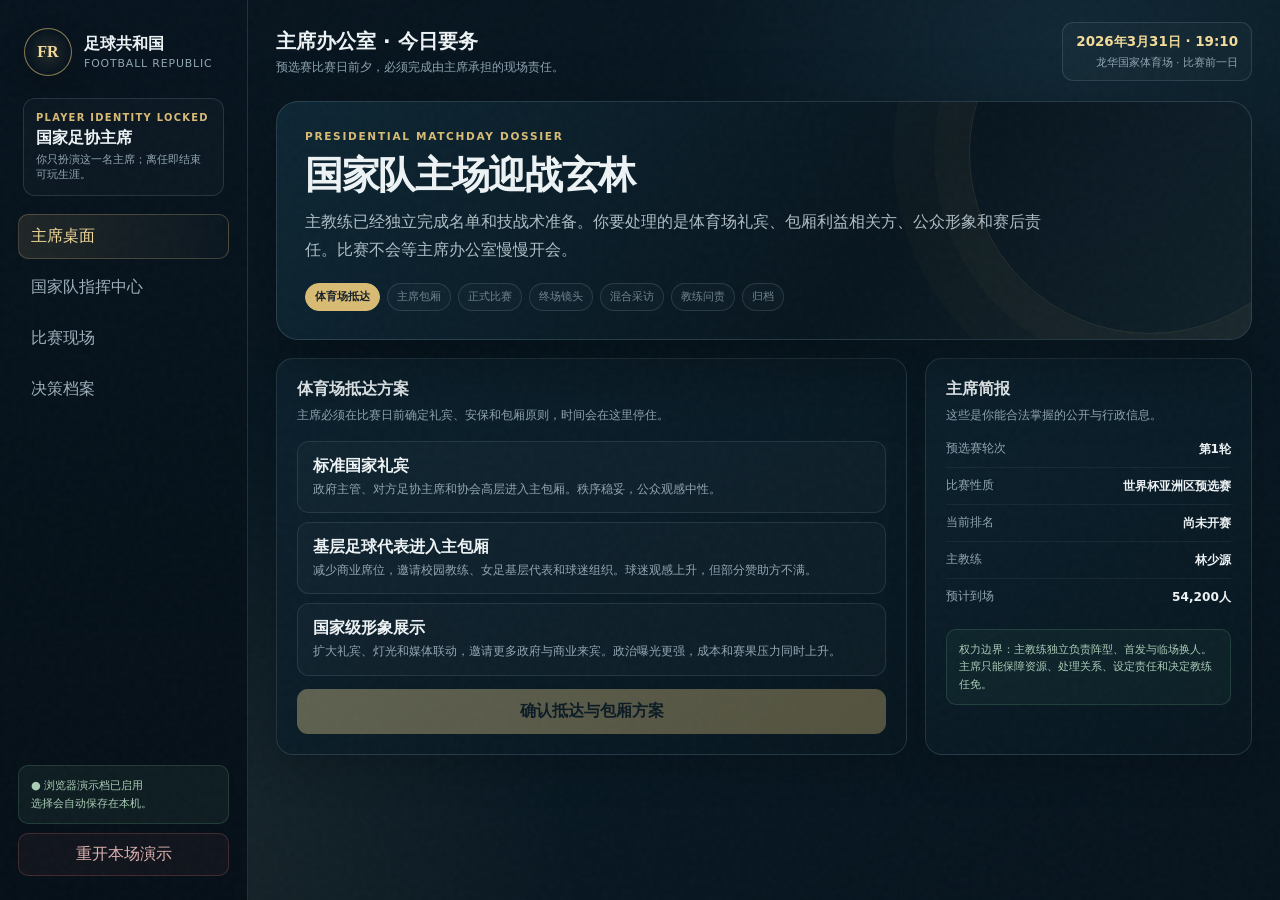
==== progress_site/game/index.html @ ea2c9f4b "feat: add direct browser chairman matchday demo" ====
<!doctype html>
<html lang="zh-CN">
<head>
  <meta charset="utf-8">
  <meta name="viewport" content="width=device-width, initial-scale=1, viewport-fit=cover">
  <meta name="theme-color" content="#07131d">
  <meta name="description" content="Football Republic 足协主席模拟器网页版演示">
  <title>足球共和国 · 主席比赛日</title>
  <style>
    :root {
      color-scheme: dark;
      --ink:#07131d;
      --panel:#0b1d29;
      --panel-2:#102735;
      --line:rgba(171,198,214,.16);
      --gold:#d8bb74;
      --gold-2:#f3db9a;
      --text:#edf3f5;
      --muted:#91a6b3;
      --green:#75c092;
      --red:#d66f68;
      --blue:#78acd0;
      --shadow:0 26px 70px rgba(0,0,0,.34);
    }
    *{box-sizing:border-box}
    html{scroll-behavior:smooth;background:var(--ink)}
    body{
      margin:0;min-height:100vh;color:var(--text);
      font-family:Inter,ui-sans-serif,system-ui,-apple-system,BlinkMacSystemFont,"Segoe UI","PingFang SC","Microsoft YaHei",sans-serif;
      background:
        radial-gradient(circle at 83% 4%,rgba(79,142,171,.13),transparent 28%),
        radial-gradient(circle at 12% 96%,rgba(216,187,116,.08),transparent 30%),
        linear-gradient(145deg,#07131d,#081924 54%,#07131d);
    }
    button,a{font:inherit}
    button{cursor:pointer}
    .grain{position:fixed;inset:0;pointer-events:none;opacity:.24;z-index:20;background-image:url("data:image/svg+xml,%3Csvg viewBox='0 0 180 180' xmlns='http://www.w3.org/2000/svg'%3E%3Cfilter id='n'%3E%3CfeTurbulence type='fractalNoise' baseFrequency='.8' numOctaves='2' stitchTiles='stitch'/%3E%3C/filter%3E%3Crect width='100%25' height='100%25' filter='url(%23n)' opacity='.10'/%3E%3C/svg%3E")}
    .app{display:grid;grid-template-columns:248px minmax(0,1fr);min-height:100vh}
    aside{
      position:sticky;top:0;height:100vh;padding:24px 18px;border-right:1px solid var(--line);
      background:linear-gradient(180deg,rgba(7,20,30,.98),rgba(5,15,23,.96));
      display:flex;flex-direction:column;z-index:8;
    }
    .brand{display:flex;align-items:center;gap:12px;padding:4px 6px 22px}
    .seal{width:48px;height:48px;display:grid;place-items:center;border:1px solid rgba(216,187,116,.62);border-radius:50%;color:var(--gold-2);font-family:Georgia,serif;font-weight:900;background:radial-gradient(circle,rgba(216,187,116,.13),transparent 70%);box-shadow:0 10px 28px rgba(0,0,0,.24)}
    .brand b{display:block;font-size:1rem}.brand small{display:block;margin-top:2px;color:var(--muted);font-size:.68rem;letter-spacing:.08em}
    .identity{margin:0 5px 18px;padding:13px 12px;border:1px solid var(--line);border-radius:12px;background:rgba(255,255,255,.025)}
    .identity .eyebrow{color:var(--gold);font-size:.62rem;letter-spacing:.13em;font-weight:800}
    .identity strong{display:block;margin-top:5px}.identity span{display:block;margin-top:3px;color:var(--muted);font-size:.7rem}
    nav{display:grid;gap:6px}
    .nav-button{width:100%;text-align:left;padding:11px 12px;border:1px solid transparent;border-radius:10px;background:transparent;color:#9db0bc}
    .nav-button:hover{background:rgba(255,255,255,.035);color:var(--text)}
    .nav-button.active{border-color:rgba(216,187,116,.26);background:linear-gradient(90deg,rgba(216,187,116,.12),rgba(255,255,255,.02));color:var(--gold-2)}
    .sidebar-bottom{margin-top:auto}
    .save-badge{padding:11px 12px;border-radius:10px;background:rgba(117,192,146,.075);border:1px solid rgba(117,192,146,.19);color:#a9cdb6;font-size:.7rem;line-height:1.55}
    .reset{width:100%;margin-top:9px;padding:10px;border:1px solid rgba(214,111,104,.24);border-radius:10px;background:rgba(214,111,104,.055);color:#ddb0ad}
    main{min-width:0;padding:22px 28px 50px}
    .topbar{display:flex;justify-content:space-between;gap:18px;align-items:center;margin-bottom:20px}
    .topbar h1{margin:0;font-size:1.25rem}.topbar p{margin:4px 0 0;color:var(--muted);font-size:.76rem}
    .clock{padding:10px 13px;border:1px solid var(--line);border-radius:11px;background:rgba(255,255,255,.025);text-align:right}
    .clock b{display:block;color:var(--gold-2);font-size:.84rem}.clock span{color:var(--muted);font-size:.68rem}
    .scene{display:none}.scene.active{display:block;animation:fade .28s ease}
    @keyframes fade{from{opacity:.35;transform:translateY(4px)}to{opacity:1;transform:none}}
    .hero{
      position:relative;overflow:hidden;padding:28px;border:1px solid rgba(137,174,195,.21);border-radius:22px;
      background:linear-gradient(125deg,rgba(14,39,53,.98),rgba(8,22,31,.98) 62%,rgba(17,34,43,.98));box-shadow:var(--shadow)
    }
    .hero::after{content:"";position:absolute;right:-80px;top:-130px;width:360px;height:360px;border-radius:50%;border:1px solid rgba(216,187,116,.13);box-shadow:0 0 0 35px rgba(216,187,116,.025),0 0 0 76px rgba(216,187,116,.018)}
    .hero-kicker{color:var(--gold);font-size:.66rem;letter-spacing:.16em;font-weight:900}
    .hero h2{position:relative;z-index:1;margin:8px 0 7px;font-size:clamp(1.6rem,3vw,2.75rem);letter-spacing:-.035em}
    .hero p{position:relative;z-index:1;max-width:760px;margin:0;color:#afbec6;line-height:1.72}
    .stage-row{position:relative;z-index:1;display:flex;flex-wrap:wrap;gap:7px;margin-top:20px}
    .stage{padding:6px 9px;border:1px solid var(--line);border-radius:999px;color:#6f8490;font-size:.66rem;background:rgba(255,255,255,.018)}
    .stage.done{color:#9cc4aa;border-color:rgba(117,192,146,.21)}.stage.current{color:#15202a;background:var(--gold);border-color:var(--gold);font-weight:850}
    .grid{display:grid;grid-template-columns:minmax(0,1.45fr) minmax(300px,.75fr);gap:18px;margin-top:18px}
    .panel{padding:20px;border:1px solid var(--line);border-radius:17px;background:linear-gradient(145deg,rgba(13,34,47,.9),rgba(8,22,31,.9));box-shadow:0 16px 38px rgba(0,0,0,.18)}
    .panel h3{margin:0 0 6px;font-size:1rem}.panel-lede{margin:0 0 16px;color:var(--muted);font-size:.76rem;line-height:1.55}
    .choices{display:grid;gap:9px}
    .choice{width:100%;padding:14px 15px;text-align:left;border:1px solid rgba(137,174,195,.16);border-radius:12px;background:rgba(255,255,255,.025);color:var(--text);transition:.18s}
    .choice:hover{transform:translateY(-1px);border-color:rgba(216,187,116,.42);background:rgba(216,187,116,.055)}
    .choice b{display:block;margin-bottom:4px}.choice span{display:block;color:var(--muted);font-size:.72rem;line-height:1.5}
    .choice.selected{border-color:var(--gold);background:rgba(216,187,116,.09)}
    .primary{width:100%;margin-top:13px;padding:12px 14px;border:0;border-radius:11px;color:#13202a;background:linear-gradient(135deg,var(--gold-2),var(--gold));font-weight:900;box-shadow:0 12px 25px rgba(216,187,116,.15)}
    .primary:disabled{cursor:not-allowed;opacity:.36;box-shadow:none}
    .secondary{width:100%;padding:10px 12px;border:1px solid var(--line);border-radius:10px;color:#b8c6ce;background:rgba(255,255,255,.025)}
    .brief-list{display:grid;gap:10px}
    .brief{display:flex;justify-content:space-between;gap:14px;padding-bottom:9px;border-bottom:1px solid rgba(255,255,255,.055)}
    .brief:last-child{border-bottom:0}.brief span{color:var(--muted);font-size:.72rem}.brief b{font-size:.76rem;text-align:right}
    .metrics{display:grid;grid-template-columns:repeat(2,1fr);gap:9px}
    .metric{padding:12px;border:1px solid var(--line);border-radius:11px;background:rgba(255,255,255,.018)}
    .metric span{display:block;color:var(--muted);font-size:.65rem}.metric b{display:block;margin-top:4px;font-size:1.02rem}
    .metric.good b{color:#9bc9ab}.metric.warn b{color:#e4c787}.metric.bad b{color:#df918c}
    .guest-list{display:grid;gap:8px}
    .guest{display:grid;grid-template-columns:38px 1fr;gap:10px;align-items:center;padding:10px;border:1px solid var(--line);border-radius:11px;background:rgba(255,255,255,.02)}
    .guest-avatar{width:38px;height:38px;display:grid;place-items:center;border-radius:10px;color:var(--gold-2);background:linear-gradient(145deg,#214252,#102733);font-family:Georgia,serif;font-weight:900}
    .guest b{display:block;font-size:.77rem}.guest span{color:var(--muted);font-size:.66rem}
    .authority{padding:12px 13px;border:1px solid rgba(120,172,208,.19);border-radius:11px;background:rgba(120,172,208,.055);color:#b5c8d3;font-size:.73rem;line-height:1.6}
    .stadium{
      overflow:hidden;position:relative;min-height:240px;border:1px solid rgba(216,187,116,.21);border-radius:17px;
      background:
        linear-gradient(180deg,rgba(4,13,20,.12),rgba(4,13,20,.85)),
        radial-gradient(ellipse at center 84%,#37755a 0 20%,#163c31 21% 29%,#132a30 30% 45%,#07131d 46%);
      box-shadow:var(--shadow)
    }
    .floodlights{position:absolute;left:8%;right:8%;top:15px;display:flex;justify-content:space-between;color:#dce8ee;text-shadow:0 0 18px #e7f5ff;font-size:1.8rem;opacity:.9}
    .scoreboard{position:relative;z-index:2;width:min(600px,90%);margin:45px auto 0;padding:18px;border:1px solid rgba(216,187,116,.32);border-radius:14px;background:rgba(4,13,20,.78);backdrop-filter:blur(7px);text-align:center}
    .scoreboard small{color:var(--gold);letter-spacing:.12em}.scoreline{display:grid;grid-template-columns:1fr auto 1fr;align-items:center;gap:16px;margin-top:10px}.scoreline strong{font-size:2.3rem}.scoreline b{font-size:.9rem}
    .match-clock{margin-top:5px;color:var(--muted);font-size:.72rem}
    .timeline{display:grid;gap:8px;max-height:390px;overflow:auto;padding-right:3px}
    .event{display:grid;grid-template-columns:52px 1fr;gap:10px;padding:11px;border-left:3px solid rgba(137,174,195,.26);background:rgba(255,255,255,.025);border-radius:0 10px 10px 0}
    .event.goal-home{border-color:var(--green)}.event.goal-away{border-color:var(--red)}.event b{color:var(--gold-2);font-size:.75rem}.event span{color:#b7c4cb;font-size:.73rem;line-height:1.52}
    .empty{padding:18px;text-align:center;border:1px dashed var(--line);border-radius:12px;color:var(--muted);font-size:.75rem}
    .quote{padding:18px;border-left:4px solid var(--gold);background:rgba(216,187,116,.06);border-radius:0 12px 12px 0;font-family:Georgia,"Noto Serif SC",serif;font-size:1.02rem;line-height:1.8}
    .result-banner{text-align:center;padding:22px;border:1px solid rgba(216,187,116,.24);border-radius:15px;background:radial-gradient(circle at 50% 0,rgba(216,187,116,.12),rgba(7,19,29,.85))}
    .result-banner .big{font-size:2.7rem;font-weight:950}.result-banner span{display:block;color:var(--muted);font-size:.73rem}
    .archive{display:grid;gap:9px}.record{padding:12px;border:1px solid var(--line);border-radius:11px;background:rgba(255,255,255,.02)}.record time{color:var(--gold);font-size:.64rem}.record p{margin:5px 0 0;color:#b6c3ca;font-size:.72rem;line-height:1.55}
    .notice{margin-top:14px;padding:11px 12px;border:1px solid rgba(117,192,146,.18);border-radius:10px;background:rgba(117,192,146,.055);color:#aacbb7;font-size:.7rem;line-height:1.55}
    @media(max-width:900px){
      .app{grid-template-columns:1fr}aside{position:relative;height:auto;border-right:0;border-bottom:1px solid var(--line);padding:14px 15px}.brand{padding-bottom:10px}.identity{display:none}nav{display:flex;overflow:auto}.nav-button{width:auto;white-space:nowrap}.sidebar-bottom{display:flex;gap:8px;margin-top:10px}.save-badge{flex:1}.reset{width:auto;margin:0}.grid{grid-template-columns:1fr}main{padding:18px 14px 40px}.topbar{align-items:flex-start}.clock{display:none}
    }
    @media(max-width:560px){.hero{padding:21px 18px}.panel{padding:16px}.scoreline{gap:7px}.scoreline strong{font-size:1.85rem}.metrics{grid-template-columns:1fr 1fr}.topbar h1{font-size:1.05rem}}
  </style>
</head>
<body>
<div class="grain" aria-hidden="true"></div>
<div class="app">
  <aside>
    <div class="brand"><div class="seal">FR</div><div><b>足球共和国</b><small>FOOTBALL REPUBLIC</small></div></div>
    <div class="identity"><div class="eyebrow">PLAYER IDENTITY LOCKED</div><strong>国家足协主席</strong><span>你只扮演这一名主席；离任即结束可玩生涯。</span></div>
    <nav>
      <button class="nav-button active" data-view="office">主席桌面</button>
      <button class="nav-button" data-view="command">国家队指挥中心</button>
      <button class="nav-button" data-view="stadium">比赛现场</button>
      <button class="nav-button" data-view="archive">决策档案</button>
    </nav>
    <div class="sidebar-bottom">
      <div class="save-badge">● 浏览器演示档已启用<br>选择会自动保存在本机。</div>
      <button class="reset" id="resetButton">重开本场演示</button>
    </div>
  </aside>

  <main>
    <header class="topbar">
      <div><h1 id="pageTitle">主席办公室 · 今日要务</h1><p id="pageSubtitle">预选赛比赛日前夕，必须完成由主席承担的现场责任。</p></div>
      <div class="clock"><b>2026年3月31日 · 19:10</b><span>龙华国家体育场 · 比赛前一日</span></div>
    </header>

    <section class="scene active" id="officeScene">
      <div class="hero">
        <div class="hero-kicker">PRESIDENTIAL MATCHDAY DOSSIER</div>
        <h2>国家队主场迎战玄林</h2>
        <p>主教练已经独立完成名单和技战术准备。你要处理的是体育场礼宾、包厢利益相关方、公众形象和赛后责任。比赛不会等主席办公室慢慢开会。</p>
        <div class="stage-row" id="stageRow"></div>
      </div>
      <div class="grid">
        <div class="panel">
          <h3 id="actionTitle">体育场抵达方案</h3>
          <p class="panel-lede" id="actionLede">不同方案会改变现场镜头、来宾结构、财政支出和球迷观感，但不会改变主教练的阵型。</p>
          <div id="actionArea"></div>
        </div>
        <div class="panel">
          <h3>主席简报</h3>
          <p class="panel-lede">这些是你能合法掌握的公开与行政信息。</p>
          <div class="brief-list">
            <div class="brief"><span>预选赛轮次</span><b>第1轮</b></div>
            <div class="brief"><span>比赛性质</span><b>世界杯亚洲区预选赛</b></div>
            <div class="brief"><span>当前排名</span><b>尚未开赛</b></div>
            <div class="brief"><span>主教练</span><b>林少源</b></div>
            <div class="brief"><span>预计到场</span><b>54,200人</b></div>
          </div>
          <div class="notice">权力边界：主教练独立负责阵型、首发与临场换人。主席只能保障资源、处理关系、设定责任和决定教练任免。</div>
        </div>
      </div>
    </section>

    <section class="scene" id="commandScene">
      <div class="hero">
        <div class="hero-kicker">NATIONAL TEAM COMMAND CENTRE</div>
        <h2>技术权力属于教练，组织责任属于主席</h2>
        <p>这里展示名单、医疗、俱乐部征调与主教练关系。演示档不会向你暴露隐藏能力值，也没有“最佳阵型”按钮。</p>
      </div>
      <div class="grid">
        <div class="panel">
          <h3>主教练提交名单</h3><p class="panel-lede">25人名单已锁定。主席可以要求解释，但不能直接替换球员。</p>
          <div class="archive">
            <div class="record"><time>门将 · 3人</time><p>周启航、杜明岳、蒋泽文。医疗组均确认可正常训练。</p></div>
            <div class="record"><time>后卫 · 8人</time><p>两名边后卫存在联赛负荷偏高问题，俱乐部已接受联合医疗复核。</p></div>
            <div class="record"><time>中场 · 8人</time><p>核心组织者邵文恺状态稳定，年轻球员陈修远首次进入正式窗口。</p></div>
            <div class="record"><time>前锋 · 6人</time><p>主力中锋近三场俱乐部赛事出场270分钟，已执行恢复优先方案。</p></div>
          </div>
        </div>
        <div class="panel">
          <h3>公开关系状态</h3><p class="panel-lede">只显示社会可观察的判断，不显示隐藏分数。</p>
          <div class="metrics" id="metricsCommand"></div>
          <div class="authority" style="margin-top:14px"><b>主教练林少源：</b>“我接受主席对资源、纪律和结果的追问，但具体用谁、怎么踢，由教练组承担。”</div>
        </div>
      </div>
    </section>

    <section class="scene" id="stadiumScene">
      <div class="stadium">
        <div class="floodlights"><span>✦</span><span>✦</span><span>✦</span><span>✦</span></div>
        <div class="scoreboard">
          <small>WORLD CUP QUALIFIER · ROUND 1</small>
          <div class="scoreline"><b>龙华国家队</b><strong><span id="homeScore">0</span> — <span id="awayScore">0</span></strong><b>玄林国家队</b></div>
          <div class="match-clock" id="matchClock">等待主席完成体育场礼宾</div>
        </div>
      </div>
      <div class="grid">
        <div class="panel">
          <h3>比赛现场时间线</h3><p class="panel-lede">事件依据本场权威赛果生成。你可以经历比赛，但不能发出战术指令。</p>
          <div class="timeline" id="timeline"><div class="empty">比赛尚未开始。</div></div>
          <button class="primary" id="advanceMatchButton" disabled>推进现场</button>
        </div>
        <div class="panel">
          <h3>主席包厢</h3><p class="panel-lede" id="boxSummary">来宾名单将在你确定抵达方案后形成。</p>
          <div class="guest-list" id="guestList"></div>
          <div class="authority" style="margin-top:14px">包厢里没有战术电话。中场技术简报只供主席了解责任链，不允许越级指挥教练组。</div>
        </div>
      </div>
    </section>

    <section class="scene" id="archiveScene">
      <div class="hero">
        <div class="hero-kicker">PRESIDENTIAL RECORD</div>
        <h2>本场主席决策档案</h2>
        <p>每一个选择都按照发生顺序保存。刷新网页不会抹掉记录；只有主动重开演示才会清空。</p>
      </div>
      <div class="grid">
        <div class="panel"><h3>工作记录</h3><div class="archive" id="archiveList"></div></div>
        <div class="panel"><h3>当前后果</h3><div class="metrics" id="metricsArchive"></div><div class="notice" id="endNotice">本场尚未结束。</div></div>
      </div>
    </section>
  </main>
</div>

<script>
(() => {
  const STORAGE_KEY = "football-republic-browser-demo-v1";
  const defaults = {
    phase: "arrival",
    selected: null,
    arrivalChoice: null,
    eventIndex: 0,
    home: 0,
    away: 0,
    postChoice: null,
    mediaChoice: null,
    reviewChoice: null,
    fanTrust: 58,
    politicalCapital: 61,
    treasury: 48.0,
    coachTrust: 56,
    mediaPressure: 36,
    records: [{time:"3月31日 19:10", text:"国家队比赛日档案送达主席办公室。"}]
  };
  let state = load();

  const stages = [
    ["arrival","体育场抵达"],["box","主席包厢"],["match","正式比赛"],
    ["post","终场镜头"],["mixed","混合采访"],["review","教练问责"],["complete","归档"]
  ];
  const arrivalOptions = {
    formal:{title:"标准国家礼宾",body:"政府主管、对方足协主席和协会高层进入主包厢。秩序稳妥，公众观感中性。",fan:0,politics:2,treasury:-0.8,coach:0,media:-1},
    grassroots:{title:"基层足球代表进入主包厢",body:"减少商业席位，邀请校园教练、女足基层代表和球迷组织。球迷观感上升，但部分赞助方不满。",fan:4,politics:-1,treasury:-0.35,coach:1,media:-2},
    showcase:{title:"国家级形象展示",body:"扩大礼宾、灯光和媒体联动，邀请更多政府与商业来宾。政治曝光更强，成本和赛果压力同时上升。",fan:-1,politics:4,treasury:-2.4,coach:-1,media:5}
  };
  const postOptions = {
    front:{title:"留在包厢前排面对镜头",body:"无论结果如何都不回避现场，向球员和观众致意。",fan:3,politics:1,coach:2,media:-2},
    tunnel:{title:"进入球员通道慰问球队",body:"与主教练和队长短暂交谈，不进入更衣室干预技术复盘。",fan:1,politics:0,coach:4,media:0},
    leave:{title:"从内部通道提前离场",body:"避免情绪化表态，但镜头会将其解释为主席回避责任。",fan:-5,politics:-2,coach:-3,media:6}
  };
  const mediaOptions = {
    responsibility:{title:"协会承担组织责任",body:"“准备、保障和用人机制由足协负责，比赛技术问题由教练组提交复盘。”",fan:3,politics:0,coach:2,media:-3},
    backing:{title:"公开支持主教练",body:"“教练组拥有完整技术权力，我不会因一场比赛越级干预。”",fan:1,politics:-1,coach:5,media:-1},
    pressure:{title:"宣布结果进入硬考核",body:"“国家队必须对结果负责，所有岗位都会进入正式考核。”",fan:0,politics:3,coach:-5,media:4}
  };
  const reviewOptions = {
    retain:{title:"继续信任并公开担责",body:"维持教练组稳定，主席承担选帅与保障责任。",fan:2,politics:-1,coach:5,media:-2},
    technical:{title:"留任并启动独立技术复盘",body:"技术、体能和选人材料进入专项审查，不预设人事结论。",fan:1,politics:1,coach:-1,media:-1},
    dismiss:{title:"解除主教练职务",body:"支付解约与紧急遴选成本，新教练进入过渡窗口。",fan:2,politics:2,coach:-10,media:2,treasury:-2.4}
  };
  const matchEvents = [
    {minute:"04′",text:"玄林右路反击形成单刀，门将周启航出击封堵。主席包厢第一次明显安静下来。",kind:"chance",home:0,away:0},
    {minute:"18′",text:"龙华前场反抢成功，邵文恺禁区弧顶低射破门。全场起立，镜头切向主席包厢。",kind:"goal-home",home:1,away:0},
    {minute:"34′",text:"玄林连续获得定位球。技术总监仅报告防守压力，没有向主席请求战术意见。",kind:"chance",home:1,away:0},
    {minute:"45+2′",text:"上半场结束。龙华1—0领先，预期进球0.72—0.58。教练组独立返回更衣室。",kind:"half",home:1,away:0},
    {minute:"58′",text:"玄林利用第二落点扳平比分。包厢来宾开始讨论赛前公开目标，媒体席明显躁动。",kind:"goal-away",home:1,away:1},
    {minute:"71′",text:"龙华主教练完成换人调整。主席只收到人员变化简报，没有任何干预按钮。",kind:"chance",home:1,away:1},
    {minute:"83′",text:"替补前锋陈修远前点抢射得分，龙华再次领先。球迷看台爆发持续欢呼。",kind:"goal-home",home:2,away:1},
    {minute:"90+5′",text:"终场哨响：龙华2—1玄林。官方预期进球1.63—1.18，到场54,286人。",kind:"full",home:2,away:1}
  ];

  function load(){
    try{return {...defaults,...JSON.parse(localStorage.getItem(STORAGE_KEY)||"{}")};}
    catch{return structuredClone(defaults);}
  }
  function save(){localStorage.setItem(STORAGE_KEY,JSON.stringify(state));renderAll();}
  function record(text){state.records.push({time:timeLabel(),text});}
  function timeLabel(){
    const labels={arrival:"3月31日 19:10",box:"3月31日 19:30",match:"4月1日 比赛中",post:"4月1日 21:52",mixed:"4月1日 22:05",review:"4月1日 23:10",complete:"4月2日 00:05"};
    return labels[state.phase]||"比赛窗口";
  }
  function apply(delta){
    state.fanTrust=Math.max(0,Math.min(100,state.fanTrust+(delta.fan||0)));
    state.politicalCapital=Math.max(0,Math.min(100,state.politicalCapital+(delta.politics||0)));
    state.treasury=Math.max(0,state.treasury+(delta.treasury||0));
    state.coachTrust=Math.max(0,Math.min(100,state.coachTrust+(delta.coach||0)));
    state.mediaPressure=Math.max(0,Math.min(100,state.mediaPressure+(delta.media||0)));
  }
  function metricLabel(value){return value>=65?"稳固":value>=45?"尚可":"承压";}
  function pressureLabel(value){return value>=65?"舆论高压":value>=42?"持续关注":"压力有限";}
  function renderMetrics(target){
    target.innerHTML = `
      <div class="metric ${state.fanTrust>=60?"good":state.fanTrust<45?"bad":"warn"}"><span>球迷信任</span><b>${metricLabel(state.fanTrust)}</b></div>
      <div class="metric ${state.politicalCapital>=60?"good":state.politicalCapital<45?"bad":"warn"}"><span>政治资本</span><b>${metricLabel(state.politicalCapital)}</b></div>
      <div class="metric"><span>足协可用资金</span><b>¥${state.treasury.toFixed(2)}M</b></div>
      <div class="metric ${state.coachTrust>=60?"good":state.coachTrust<45?"bad":"warn"}"><span>主教练关系</span><b>${metricLabel(state.coachTrust)}</b></div>
      <div class="metric ${state.mediaPressure>=65?"bad":state.mediaPressure>=42?"warn":"good"}"><span>媒体压力</span><b>${pressureLabel(state.mediaPressure)}</b></div>`;
  }
  function currentStageIndex(){return stages.findIndex(([id])=>id===state.phase);}
  function renderStages(){
    const index=currentStageIndex();
    document.querySelector("#stageRow").innerHTML=stages.map(([id,label],i)=>`<span class="stage ${i<index?"done":i===index?"current":""}">${label}</span>`).join("");
  }
  function choiceButtons(options, selected){
    return `<div class="choices">${Object.entries(options).map(([key,opt])=>`<button class="choice ${selected===key?"selected":""}" data-choice="${key}"><b>${opt.title}</b><span>${opt.body}</span></button>`).join("")}</div>`;
  }
  function renderAction(){
    const area=document.querySelector("#actionArea");
    const title=document.querySelector("#actionTitle");
    const lede=document.querySelector("#actionLede");
    if(state.phase==="arrival"){
      title.textContent="体育场抵达方案";lede.textContent="主席必须在比赛日前确定礼宾、安保和包厢原则，时间会在这里停住。";
      area.innerHTML=choiceButtons(arrivalOptions,state.selected)+`<button class="primary" id="confirmAction" ${state.selected?"":"disabled"}>确认抵达与包厢方案</button>`;
    }else if(state.phase==="box"){
      title.textContent="主席包厢已经形成";lede.textContent="来宾带着自己的利益和镜头进入现场。主席可以查看包厢后进入比赛。";
      area.innerHTML=`<div class="quote">“主席先生，所有来宾已入席。技术团队不会从包厢接收临场指令。”</div><button class="primary" id="confirmAction">前往比赛现场</button>`;
    }else if(state.phase==="post"){
      title.textContent="终场镜头";lede.textContent="比赛结束后，主席的第一个动作会先于任何正式文件成为新闻。";
      area.innerHTML=choiceButtons(postOptions,state.selected)+`<button class="primary" id="confirmAction" ${state.selected?"":"disabled"}>确认终场行动</button>`;
    }else if(state.phase==="mixed"){
      title.textContent="混合采访区第一口径";lede.textContent="这句话会成为随后问责会议的政治背景，不能在看完舆情后撤回。";
      area.innerHTML=choiceButtons(mediaOptions,state.selected)+`<button class="primary" id="confirmAction" ${state.selected?"":"disabled"}>发布现场口径</button>`;
    }else if(state.phase==="review"){
      title.textContent="赛后教练问责";lede.textContent="正式比分和现场行为已经进入档案，现在决定主教练去留。";
      area.innerHTML=choiceButtons(reviewOptions,state.selected)+`<button class="primary" id="confirmAction" ${state.selected?"":"disabled"}>签署赛后处理决定</button>`;
    }else if(state.phase==="complete"){
      title.textContent="本场窗口已经归档";lede.textContent="所有选择已保存为本机演示档。";
      area.innerHTML=`<div class="result-banner"><span>世界杯预选赛第1轮</span><div class="big">龙华 2—1 玄林</div><span>主席现场责任与教练问责已经完成</span></div><button class="secondary" id="openArchive" style="margin-top:12px">查看完整决策档案</button>`;
    }else{
      title.textContent="正式比赛进行中";lede.textContent="请切换到“比赛现场”，按时间线经历本场比赛。";
      area.innerHTML=`<div class="authority">主席只能观察比赛、接收公开简报和面对包厢来宾。阵型、首发、换人以及更衣室讲话均由主教练负责。</div><button class="primary" id="openStadium">打开比赛现场</button>`;
    }
    area.querySelectorAll("[data-choice]").forEach(btn=>btn.addEventListener("click",()=>{state.selected=btn.dataset.choice;renderAll();}));
    const confirm=area.querySelector("#confirmAction");if(confirm)confirm.addEventListener("click",confirmAction);
    const openStadium=area.querySelector("#openStadium");if(openStadium)openStadium.addEventListener("click",()=>switchView("stadium"));
    const openArchive=area.querySelector("#openArchive");if(openArchive)openArchive.addEventListener("click",()=>switchView("archive"));
  }
  function confirmAction(){
    if(state.phase==="arrival"&&state.selected){
      const choice=arrivalOptions[state.selected];state.arrivalChoice=state.selected;apply(choice);record(`主席确定“${choice.title}”作为体育场抵达与包厢方案。`);
      state.phase="box";state.selected=null;save();
    }else if(state.phase==="box"){
      record("主席进入国家体育场主包厢，来宾席位和媒体动线全部锁定。");state.phase="match";state.selected=null;save();switchView("stadium");
    }else if(state.phase==="post"&&state.selected){
      const choice=postOptions[state.selected];state.postChoice=state.selected;apply(choice);record(`终场后，主席选择“${choice.title}”。`);
      state.phase="mixed";state.selected=null;save();
    }else if(state.phase==="mixed"&&state.selected){
      const choice=mediaOptions[state.selected];state.mediaChoice=state.selected;apply(choice);record(`混合采访区第一口径：“${choice.title}”。`);
      state.phase="review";state.selected=null;save();
    }else if(state.phase==="review"&&state.selected){
      const choice=reviewOptions[state.selected];state.reviewChoice=state.selected;apply(choice);record(`主席签署赛后决定：“${choice.title}”。`);
      state.phase="complete";state.selected=null;save();
    }
  }
  function guestData(){
    const common=[
      ["周岑","国家体育总署副署长","关注国家队结果与协会治理"],
      ["朴正元","玄林足协主席","关注客队礼宾与赛后关系"],
      ["秦川","前国家队队长","代表技术传统与退役球员意见"],
      ["曹禹","国家转播平台总监","关注镜头、收视和现场叙事"]
    ];
    const extra={
      formal:[["贺明卓","龙京联合俱乐部董事长","关注国脚征调与职业联盟利益"]],
      grassroots:[["程晓雨","西岭校园足球教练","代表基层教练与青训家庭"],["傅宁","国家队球迷协会代表","关注票务、看台与球迷尊重"]],
      showcase:[["顾文韬","国家战略合作企业总裁","关注赞助权益和国家形象"],["苏世安","大型赛事执行委员会主任","关注礼宾、安保与国际展示"]]
    };
    return common.concat(extra[state.arrivalChoice]||[]);
  }
  function renderGuests(){
    const list=document.querySelector("#guestList");
    if(!state.arrivalChoice){list.innerHTML=`<div class="empty">尚未确定体育场方案。</div>`;return;}
    list.innerHTML=guestData().map(([name,role,interest])=>`<div class="guest"><div class="guest-avatar">${name.slice(0,1)}</div><div><b>${name} · ${role}</b><span>${interest}</span></div></div>`).join("");
    document.querySelector("#boxSummary").textContent=`${guestData().length}名具名来宾已进入包厢。每个人都带着可以影响后续关系的立场。`;
  }
  function renderTimeline(){
    const container=document.querySelector("#timeline");
    if(state.eventIndex===0){container.innerHTML=`<div class="empty">比赛尚未开始。主席完成包厢安排后可以推进现场。</div>`;}
    else container.innerHTML=matchEvents.slice(0,state.eventIndex).map(e=>`<div class="event ${e.kind}"><b>${e.minute}</b><span>${e.text}</span></div>`).join("");
    const last=state.eventIndex?matchEvents[state.eventIndex-1]:null;
    document.querySelector("#homeScore").textContent=last?last.home:state.home;
    document.querySelector("#awayScore").textContent=last?last.away:state.away;
    document.querySelector("#matchClock").textContent=state.phase==="match"?(last?`${last.minute} · 比赛进行中`:"等待开球"):state.phase==="post"||["mixed","review","complete"].includes(state.phase)?"全场结束 · 龙华2—1玄林":"等待主席完成体育场礼宾";
    const btn=document.querySelector("#advanceMatchButton");
    btn.disabled=state.phase!=="match";btn.textContent=state.eventIndex===0?"比赛开球":state.eventIndex<matchEvents.length?"推进到下一现场节点":"比赛已经结束";
  }
  function advanceMatch(){
    if(state.phase!=="match")return;
    if(state.eventIndex<matchEvents.length){
      const event=matchEvents[state.eventIndex];state.eventIndex+=1;state.home=event.home;state.away=event.away;
      if(event.kind==="goal-home")record(`${event.minute} 龙华进球，主席包厢进入全场镜头。`);
      if(event.kind==="goal-away")record(`${event.minute} 玄林扳平，媒体与来宾压力上升。`);
      if(event.kind==="full"){record("终场哨响，权威赛果确认为龙华2—1玄林。");state.phase="post";state.selected=null;switchView("office");}
      save();
    }
  }
  function renderArchive(){
    const list=document.querySelector("#archiveList");
    list.innerHTML=state.records.slice().reverse().map(r=>`<div class="record"><time>${r.time}</time><p>${r.text}</p></div>`).join("");
    renderMetrics(document.querySelector("#metricsArchive"));
    const notice=document.querySelector("#endNotice");
    notice.textContent=state.phase==="complete"?"本场窗口已完成。演示档保存在浏览器本机，可随时重开。":"本场尚未完成，时间会在主席必须负责的节点停止。";
  }
  function renderAll(){
    renderStages();renderAction();renderGuests();renderTimeline();renderArchive();
    renderMetrics(document.querySelector("#metricsCommand"));
  }
  function switchView(view){
    document.querySelectorAll(".nav-button").forEach(b=>b.classList.toggle("active",b.dataset.view===view));
    document.querySelectorAll(".scene").forEach(s=>s.classList.remove("active"));
    const map={office:"officeScene",command:"commandScene",stadium:"stadiumScene",archive:"archiveScene"};
    document.querySelector("#"+map[view]).classList.add("active");
    const titles={
      office:["主席办公室 · 今日要务","预选赛比赛日前夕，必须完成由主席承担的现场责任。"],
      command:["国家队指挥中心","技术团队独立比赛，主席管理制度、资源与责任。"],
      stadium:["国家体育场 · 主席包厢","你可以经历比赛，但不能越级指挥主教练。"],
      archive:["主席决策档案","所有选择按照发生顺序保存在本机。"]
    };
    document.querySelector("#pageTitle").textContent=titles[view][0];
    document.querySelector("#pageSubtitle").textContent=titles[view][1];
  }
  document.querySelectorAll(".nav-button").forEach(btn=>btn.addEventListener("click",()=>switchView(btn.dataset.view)));
  document.querySelector("#advanceMatchButton").addEventListener("click",advanceMatch);
  document.querySelector("#resetButton").addEventListener("click",()=>{
    if(confirm("确定清空本场浏览器演示档并重新开始吗？")){localStorage.removeItem(STORAGE_KEY);state=structuredClone(defaults);save();switchView("office");}
  });
  renderAll();
  if(state.phase==="match")switchView("stadium");
})();
</script>
</body>
</html>
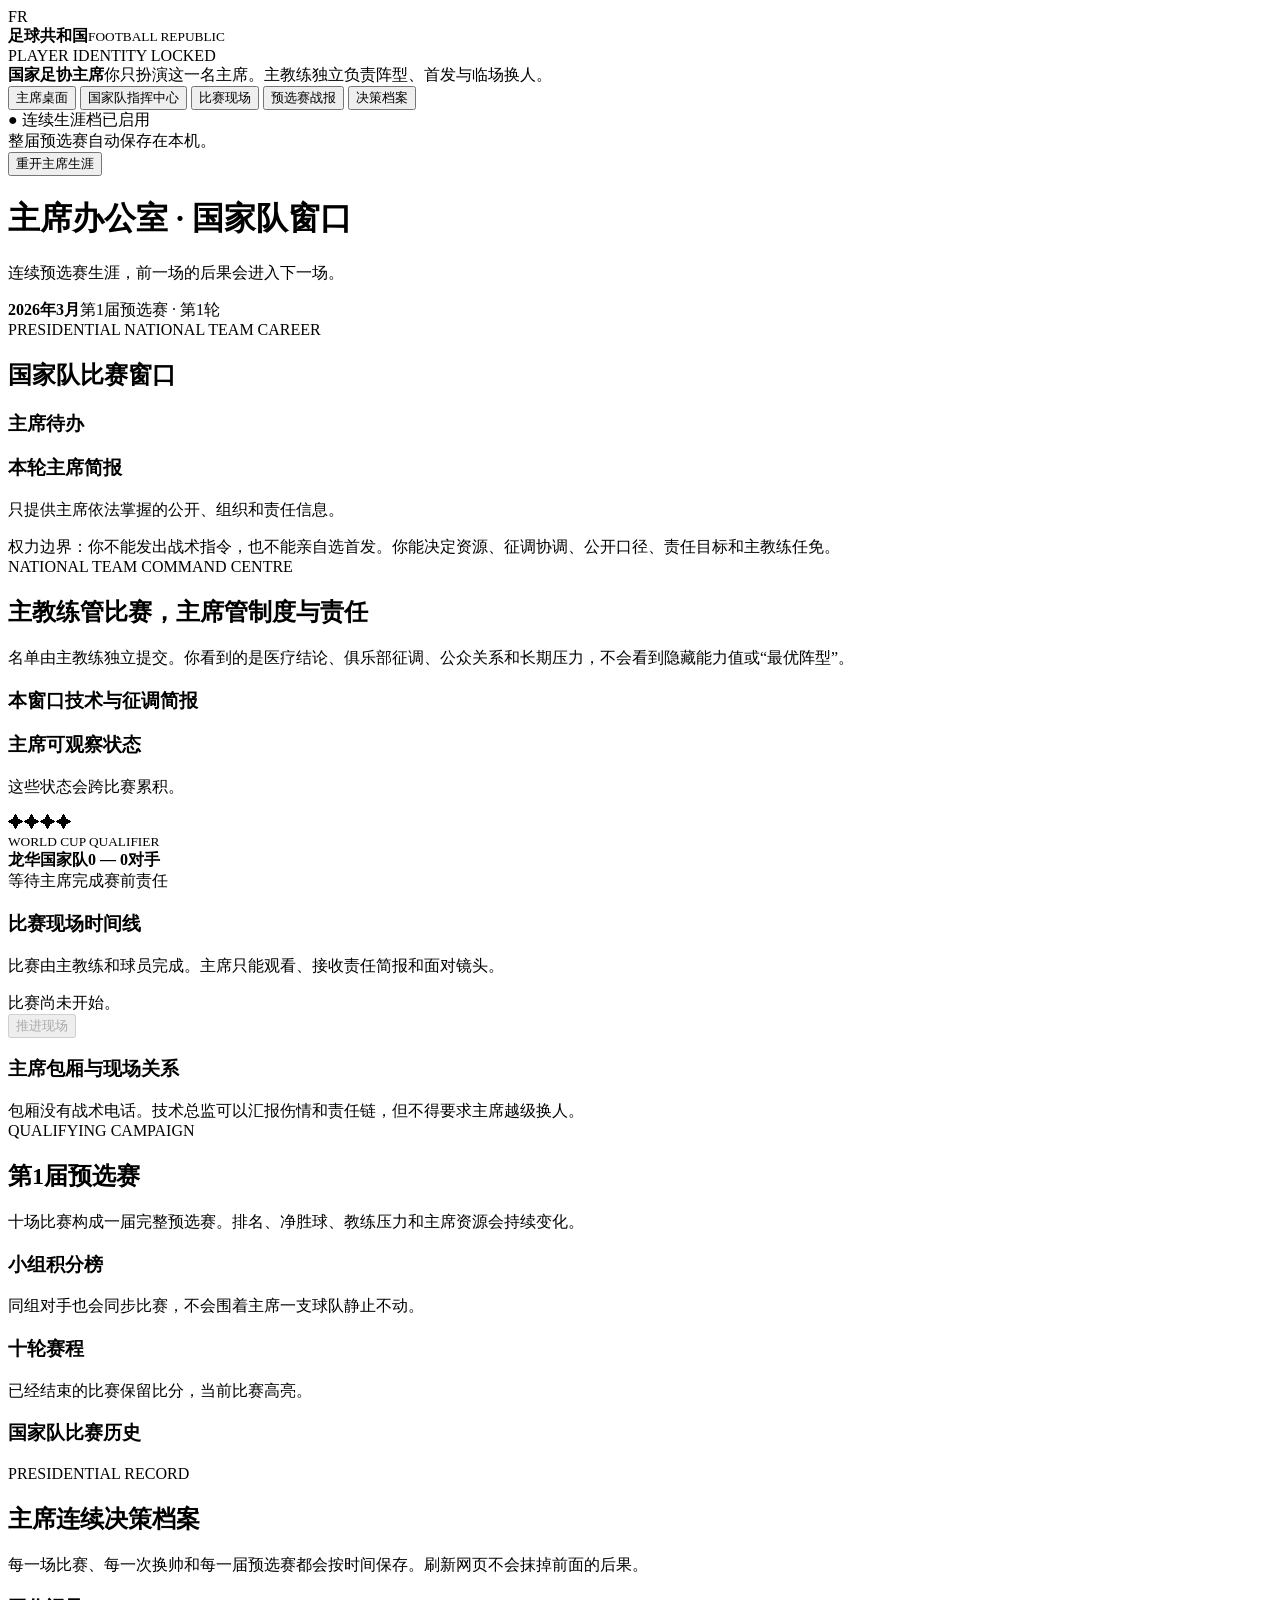
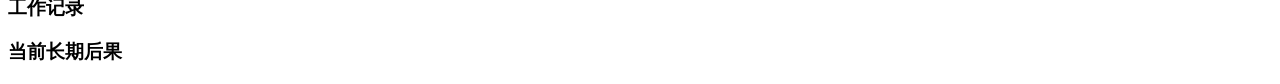
==== commit 7df4c4ab: "feat: replace single match page with career shell" ====
--- a/progress_site/game/index.html
+++ b/progress_site/game/index.html
@@ -4,450 +4,59 @@
   <meta charset="utf-8">
   <meta name="viewport" content="width=device-width, initial-scale=1, viewport-fit=cover">
   <meta name="theme-color" content="#07131d">
-  <meta name="description" content="Football Republic 足协主席模拟器网页版演示">
-  <title>足球共和国 · 主席比赛日</title>
-  <style>
-    :root {
-      color-scheme: dark;
-      --ink:#07131d;
-      --panel:#0b1d29;
-      --panel-2:#102735;
-      --line:rgba(171,198,214,.16);
-      --gold:#d8bb74;
-      --gold-2:#f3db9a;
-      --text:#edf3f5;
-      --muted:#91a6b3;
-      --green:#75c092;
-      --red:#d66f68;
-      --blue:#78acd0;
-      --shadow:0 26px 70px rgba(0,0,0,.34);
-    }
-    *{box-sizing:border-box}
-    html{scroll-behavior:smooth;background:var(--ink)}
-    body{
-      margin:0;min-height:100vh;color:var(--text);
-      font-family:Inter,ui-sans-serif,system-ui,-apple-system,BlinkMacSystemFont,"Segoe UI","PingFang SC","Microsoft YaHei",sans-serif;
-      background:
-        radial-gradient(circle at 83% 4%,rgba(79,142,171,.13),transparent 28%),
-        radial-gradient(circle at 12% 96%,rgba(216,187,116,.08),transparent 30%),
-        linear-gradient(145deg,#07131d,#081924 54%,#07131d);
-    }
-    button,a{font:inherit}
-    button{cursor:pointer}
-    .grain{position:fixed;inset:0;pointer-events:none;opacity:.24;z-index:20;background-image:url("data:image/svg+xml,%3Csvg viewBox='0 0 180 180' xmlns='http://www.w3.org/2000/svg'%3E%3Cfilter id='n'%3E%3CfeTurbulence type='fractalNoise' baseFrequency='.8' numOctaves='2' stitchTiles='stitch'/%3E%3C/filter%3E%3Crect width='100%25' height='100%25' filter='url(%23n)' opacity='.10'/%3E%3C/svg%3E")}
-    .app{display:grid;grid-template-columns:248px minmax(0,1fr);min-height:100vh}
-    aside{
-      position:sticky;top:0;height:100vh;padding:24px 18px;border-right:1px solid var(--line);
-      background:linear-gradient(180deg,rgba(7,20,30,.98),rgba(5,15,23,.96));
-      display:flex;flex-direction:column;z-index:8;
-    }
-    .brand{display:flex;align-items:center;gap:12px;padding:4px 6px 22px}
-    .seal{width:48px;height:48px;display:grid;place-items:center;border:1px solid rgba(216,187,116,.62);border-radius:50%;color:var(--gold-2);font-family:Georgia,serif;font-weight:900;background:radial-gradient(circle,rgba(216,187,116,.13),transparent 70%);box-shadow:0 10px 28px rgba(0,0,0,.24)}
-    .brand b{display:block;font-size:1rem}.brand small{display:block;margin-top:2px;color:var(--muted);font-size:.68rem;letter-spacing:.08em}
-    .identity{margin:0 5px 18px;padding:13px 12px;border:1px solid var(--line);border-radius:12px;background:rgba(255,255,255,.025)}
-    .identity .eyebrow{color:var(--gold);font-size:.62rem;letter-spacing:.13em;font-weight:800}
-    .identity strong{display:block;margin-top:5px}.identity span{display:block;margin-top:3px;color:var(--muted);font-size:.7rem}
-    nav{display:grid;gap:6px}
-    .nav-button{width:100%;text-align:left;padding:11px 12px;border:1px solid transparent;border-radius:10px;background:transparent;color:#9db0bc}
-    .nav-button:hover{background:rgba(255,255,255,.035);color:var(--text)}
-    .nav-button.active{border-color:rgba(216,187,116,.26);background:linear-gradient(90deg,rgba(216,187,116,.12),rgba(255,255,255,.02));color:var(--gold-2)}
-    .sidebar-bottom{margin-top:auto}
-    .save-badge{padding:11px 12px;border-radius:10px;background:rgba(117,192,146,.075);border:1px solid rgba(117,192,146,.19);color:#a9cdb6;font-size:.7rem;line-height:1.55}
-    .reset{width:100%;margin-top:9px;padding:10px;border:1px solid rgba(214,111,104,.24);border-radius:10px;background:rgba(214,111,104,.055);color:#ddb0ad}
-    main{min-width:0;padding:22px 28px 50px}
-    .topbar{display:flex;justify-content:space-between;gap:18px;align-items:center;margin-bottom:20px}
-    .topbar h1{margin:0;font-size:1.25rem}.topbar p{margin:4px 0 0;color:var(--muted);font-size:.76rem}
-    .clock{padding:10px 13px;border:1px solid var(--line);border-radius:11px;background:rgba(255,255,255,.025);text-align:right}
-    .clock b{display:block;color:var(--gold-2);font-size:.84rem}.clock span{color:var(--muted);font-size:.68rem}
-    .scene{display:none}.scene.active{display:block;animation:fade .28s ease}
-    @keyframes fade{from{opacity:.35;transform:translateY(4px)}to{opacity:1;transform:none}}
-    .hero{
-      position:relative;overflow:hidden;padding:28px;border:1px solid rgba(137,174,195,.21);border-radius:22px;
-      background:linear-gradient(125deg,rgba(14,39,53,.98),rgba(8,22,31,.98) 62%,rgba(17,34,43,.98));box-shadow:var(--shadow)
-    }
-    .hero::after{content:"";position:absolute;right:-80px;top:-130px;width:360px;height:360px;border-radius:50%;border:1px solid rgba(216,187,116,.13);box-shadow:0 0 0 35px rgba(216,187,116,.025),0 0 0 76px rgba(216,187,116,.018)}
-    .hero-kicker{color:var(--gold);font-size:.66rem;letter-spacing:.16em;font-weight:900}
-    .hero h2{position:relative;z-index:1;margin:8px 0 7px;font-size:clamp(1.6rem,3vw,2.75rem);letter-spacing:-.035em}
-    .hero p{position:relative;z-index:1;max-width:760px;margin:0;color:#afbec6;line-height:1.72}
-    .stage-row{position:relative;z-index:1;display:flex;flex-wrap:wrap;gap:7px;margin-top:20px}
-    .stage{padding:6px 9px;border:1px solid var(--line);border-radius:999px;color:#6f8490;font-size:.66rem;background:rgba(255,255,255,.018)}
-    .stage.done{color:#9cc4aa;border-color:rgba(117,192,146,.21)}.stage.current{color:#15202a;background:var(--gold);border-color:var(--gold);font-weight:850}
-    .grid{display:grid;grid-template-columns:minmax(0,1.45fr) minmax(300px,.75fr);gap:18px;margin-top:18px}
-    .panel{padding:20px;border:1px solid var(--line);border-radius:17px;background:linear-gradient(145deg,rgba(13,34,47,.9),rgba(8,22,31,.9));box-shadow:0 16px 38px rgba(0,0,0,.18)}
-    .panel h3{margin:0 0 6px;font-size:1rem}.panel-lede{margin:0 0 16px;color:var(--muted);font-size:.76rem;line-height:1.55}
-    .choices{display:grid;gap:9px}
-    .choice{width:100%;padding:14px 15px;text-align:left;border:1px solid rgba(137,174,195,.16);border-radius:12px;background:rgba(255,255,255,.025);color:var(--text);transition:.18s}
-    .choice:hover{transform:translateY(-1px);border-color:rgba(216,187,116,.42);background:rgba(216,187,116,.055)}
-    .choice b{display:block;margin-bottom:4px}.choice span{display:block;color:var(--muted);font-size:.72rem;line-height:1.5}
-    .choice.selected{border-color:var(--gold);background:rgba(216,187,116,.09)}
-    .primary{width:100%;margin-top:13px;padding:12px 14px;border:0;border-radius:11px;color:#13202a;background:linear-gradient(135deg,var(--gold-2),var(--gold));font-weight:900;box-shadow:0 12px 25px rgba(216,187,116,.15)}
-    .primary:disabled{cursor:not-allowed;opacity:.36;box-shadow:none}
-    .secondary{width:100%;padding:10px 12px;border:1px solid var(--line);border-radius:10px;color:#b8c6ce;background:rgba(255,255,255,.025)}
-    .brief-list{display:grid;gap:10px}
-    .brief{display:flex;justify-content:space-between;gap:14px;padding-bottom:9px;border-bottom:1px solid rgba(255,255,255,.055)}
-    .brief:last-child{border-bottom:0}.brief span{color:var(--muted);font-size:.72rem}.brief b{font-size:.76rem;text-align:right}
-    .metrics{display:grid;grid-template-columns:repeat(2,1fr);gap:9px}
-    .metric{padding:12px;border:1px solid var(--line);border-radius:11px;background:rgba(255,255,255,.018)}
-    .metric span{display:block;color:var(--muted);font-size:.65rem}.metric b{display:block;margin-top:4px;font-size:1.02rem}
-    .metric.good b{color:#9bc9ab}.metric.warn b{color:#e4c787}.metric.bad b{color:#df918c}
-    .guest-list{display:grid;gap:8px}
-    .guest{display:grid;grid-template-columns:38px 1fr;gap:10px;align-items:center;padding:10px;border:1px solid var(--line);border-radius:11px;background:rgba(255,255,255,.02)}
-    .guest-avatar{width:38px;height:38px;display:grid;place-items:center;border-radius:10px;color:var(--gold-2);background:linear-gradient(145deg,#214252,#102733);font-family:Georgia,serif;font-weight:900}
-    .guest b{display:block;font-size:.77rem}.guest span{color:var(--muted);font-size:.66rem}
-    .authority{padding:12px 13px;border:1px solid rgba(120,172,208,.19);border-radius:11px;background:rgba(120,172,208,.055);color:#b5c8d3;font-size:.73rem;line-height:1.6}
-    .stadium{
-      overflow:hidden;position:relative;min-height:240px;border:1px solid rgba(216,187,116,.21);border-radius:17px;
-      background:
-        linear-gradient(180deg,rgba(4,13,20,.12),rgba(4,13,20,.85)),
-        radial-gradient(ellipse at center 84%,#37755a 0 20%,#163c31 21% 29%,#132a30 30% 45%,#07131d 46%);
-      box-shadow:var(--shadow)
-    }
-    .floodlights{position:absolute;left:8%;right:8%;top:15px;display:flex;justify-content:space-between;color:#dce8ee;text-shadow:0 0 18px #e7f5ff;font-size:1.8rem;opacity:.9}
-    .scoreboard{position:relative;z-index:2;width:min(600px,90%);margin:45px auto 0;padding:18px;border:1px solid rgba(216,187,116,.32);border-radius:14px;background:rgba(4,13,20,.78);backdrop-filter:blur(7px);text-align:center}
-    .scoreboard small{color:var(--gold);letter-spacing:.12em}.scoreline{display:grid;grid-template-columns:1fr auto 1fr;align-items:center;gap:16px;margin-top:10px}.scoreline strong{font-size:2.3rem}.scoreline b{font-size:.9rem}
-    .match-clock{margin-top:5px;color:var(--muted);font-size:.72rem}
-    .timeline{display:grid;gap:8px;max-height:390px;overflow:auto;padding-right:3px}
-    .event{display:grid;grid-template-columns:52px 1fr;gap:10px;padding:11px;border-left:3px solid rgba(137,174,195,.26);background:rgba(255,255,255,.025);border-radius:0 10px 10px 0}
-    .event.goal-home{border-color:var(--green)}.event.goal-away{border-color:var(--red)}.event b{color:var(--gold-2);font-size:.75rem}.event span{color:#b7c4cb;font-size:.73rem;line-height:1.52}
-    .empty{padding:18px;text-align:center;border:1px dashed var(--line);border-radius:12px;color:var(--muted);font-size:.75rem}
-    .quote{padding:18px;border-left:4px solid var(--gold);background:rgba(216,187,116,.06);border-radius:0 12px 12px 0;font-family:Georgia,"Noto Serif SC",serif;font-size:1.02rem;line-height:1.8}
-    .result-banner{text-align:center;padding:22px;border:1px solid rgba(216,187,116,.24);border-radius:15px;background:radial-gradient(circle at 50% 0,rgba(216,187,116,.12),rgba(7,19,29,.85))}
-    .result-banner .big{font-size:2.7rem;font-weight:950}.result-banner span{display:block;color:var(--muted);font-size:.73rem}
-    .archive{display:grid;gap:9px}.record{padding:12px;border:1px solid var(--line);border-radius:11px;background:rgba(255,255,255,.02)}.record time{color:var(--gold);font-size:.64rem}.record p{margin:5px 0 0;color:#b6c3ca;font-size:.72rem;line-height:1.55}
-    .notice{margin-top:14px;padding:11px 12px;border:1px solid rgba(117,192,146,.18);border-radius:10px;background:rgba(117,192,146,.055);color:#aacbb7;font-size:.7rem;line-height:1.55}
-    @media(max-width:900px){
-      .app{grid-template-columns:1fr}aside{position:relative;height:auto;border-right:0;border-bottom:1px solid var(--line);padding:14px 15px}.brand{padding-bottom:10px}.identity{display:none}nav{display:flex;overflow:auto}.nav-button{width:auto;white-space:nowrap}.sidebar-bottom{display:flex;gap:8px;margin-top:10px}.save-badge{flex:1}.reset{width:auto;margin:0}.grid{grid-template-columns:1fr}main{padding:18px 14px 40px}.topbar{align-items:flex-start}.clock{display:none}
-    }
-    @media(max-width:560px){.hero{padding:21px 18px}.panel{padding:16px}.scoreline{gap:7px}.scoreline strong{font-size:1.85rem}.metrics{grid-template-columns:1fr 1fr}.topbar h1{font-size:1.05rem}}
-  </style>
+  <meta name="description" content="Football Republic 足协主席模拟器连续生涯网页版">
+  <title>足球共和国 · 足协主席生涯</title>
+  <link rel="stylesheet" href="styles.css">
 </head>
 <body>
 <div class="grain" aria-hidden="true"></div>
 <div class="app">
   <aside>
     <div class="brand"><div class="seal">FR</div><div><b>足球共和国</b><small>FOOTBALL REPUBLIC</small></div></div>
-    <div class="identity"><div class="eyebrow">PLAYER IDENTITY LOCKED</div><strong>国家足协主席</strong><span>你只扮演这一名主席；离任即结束可玩生涯。</span></div>
+    <div class="identity"><div class="eyebrow">PLAYER IDENTITY LOCKED</div><strong>国家足协主席</strong><span>你只扮演这一名主席。主教练独立负责阵型、首发与临场换人。</span></div>
     <nav>
       <button class="nav-button active" data-view="office">主席桌面</button>
       <button class="nav-button" data-view="command">国家队指挥中心</button>
       <button class="nav-button" data-view="stadium">比赛现场</button>
+      <button class="nav-button" data-view="campaign">预选赛战报</button>
       <button class="nav-button" data-view="archive">决策档案</button>
     </nav>
     <div class="sidebar-bottom">
-      <div class="save-badge">● 浏览器演示档已启用<br>选择会自动保存在本机。</div>
-      <button class="reset" id="resetButton">重开本场演示</button>
+      <div class="save-badge">● 连续生涯档已启用<br>整届预选赛自动保存在本机。</div>
+      <button class="reset" id="resetButton">重开主席生涯</button>
     </div>
   </aside>
-
   <main>
-    <header class="topbar">
-      <div><h1 id="pageTitle">主席办公室 · 今日要务</h1><p id="pageSubtitle">预选赛比赛日前夕，必须完成由主席承担的现场责任。</p></div>
-      <div class="clock"><b>2026年3月31日 · 19:10</b><span>龙华国家体育场 · 比赛前一日</span></div>
-    </header>
+    <header class="topbar"><div><h1 id="pageTitle">主席办公室 · 国家队窗口</h1><p id="pageSubtitle">连续预选赛生涯，前一场的后果会进入下一场。</p></div><div class="clock"><b id="clockMain">2026年3月</b><span id="clockSub">第1届预选赛 · 第1轮</span></div></header>
 
     <section class="scene active" id="officeScene">
-      <div class="hero">
-        <div class="hero-kicker">PRESIDENTIAL MATCHDAY DOSSIER</div>
-        <h2>国家队主场迎战玄林</h2>
-        <p>主教练已经独立完成名单和技战术准备。你要处理的是体育场礼宾、包厢利益相关方、公众形象和赛后责任。比赛不会等主席办公室慢慢开会。</p>
-        <div class="stage-row" id="stageRow"></div>
-      </div>
-      <div class="grid">
-        <div class="panel">
-          <h3 id="actionTitle">体育场抵达方案</h3>
-          <p class="panel-lede" id="actionLede">不同方案会改变现场镜头、来宾结构、财政支出和球迷观感，但不会改变主教练的阵型。</p>
-          <div id="actionArea"></div>
-        </div>
-        <div class="panel">
-          <h3>主席简报</h3>
-          <p class="panel-lede">这些是你能合法掌握的公开与行政信息。</p>
-          <div class="brief-list">
-            <div class="brief"><span>预选赛轮次</span><b>第1轮</b></div>
-            <div class="brief"><span>比赛性质</span><b>世界杯亚洲区预选赛</b></div>
-            <div class="brief"><span>当前排名</span><b>尚未开赛</b></div>
-            <div class="brief"><span>主教练</span><b>林少源</b></div>
-            <div class="brief"><span>预计到场</span><b>54,200人</b></div>
-          </div>
-          <div class="notice">权力边界：主教练独立负责阵型、首发与临场换人。主席只能保障资源、处理关系、设定责任和决定教练任免。</div>
-        </div>
-      </div>
+      <div class="hero"><div class="hero-kicker">PRESIDENTIAL NATIONAL TEAM CAREER</div><h2 id="fixtureTitle">国家队比赛窗口</h2><p id="fixtureLede"></p><div class="stage-row" id="stageRow"></div></div>
+      <div class="grid"><div class="panel"><h3 id="actionTitle">主席待办</h3><p class="panel-lede" id="actionLede"></p><div id="actionArea"></div></div><div class="panel"><h3>本轮主席简报</h3><p class="panel-lede">只提供主席依法掌握的公开、组织和责任信息。</p><div class="brief-list" id="briefList"></div><div class="notice" style="margin-top:14px">权力边界：你不能发出战术指令，也不能亲自选首发。你能决定资源、征调协调、公开口径、责任目标和主教练任免。</div></div></div>
     </section>
 
     <section class="scene" id="commandScene">
-      <div class="hero">
-        <div class="hero-kicker">NATIONAL TEAM COMMAND CENTRE</div>
-        <h2>技术权力属于教练，组织责任属于主席</h2>
-        <p>这里展示名单、医疗、俱乐部征调与主教练关系。演示档不会向你暴露隐藏能力值，也没有“最佳阵型”按钮。</p>
-      </div>
-      <div class="grid">
-        <div class="panel">
-          <h3>主教练提交名单</h3><p class="panel-lede">25人名单已锁定。主席可以要求解释，但不能直接替换球员。</p>
-          <div class="archive">
-            <div class="record"><time>门将 · 3人</time><p>周启航、杜明岳、蒋泽文。医疗组均确认可正常训练。</p></div>
-            <div class="record"><time>后卫 · 8人</time><p>两名边后卫存在联赛负荷偏高问题，俱乐部已接受联合医疗复核。</p></div>
-            <div class="record"><time>中场 · 8人</time><p>核心组织者邵文恺状态稳定，年轻球员陈修远首次进入正式窗口。</p></div>
-            <div class="record"><time>前锋 · 6人</time><p>主力中锋近三场俱乐部赛事出场270分钟，已执行恢复优先方案。</p></div>
-          </div>
-        </div>
-        <div class="panel">
-          <h3>公开关系状态</h3><p class="panel-lede">只显示社会可观察的判断，不显示隐藏分数。</p>
-          <div class="metrics" id="metricsCommand"></div>
-          <div class="authority" style="margin-top:14px"><b>主教练林少源：</b>“我接受主席对资源、纪律和结果的追问，但具体用谁、怎么踢，由教练组承担。”</div>
-        </div>
-      </div>
+      <div class="hero"><div class="hero-kicker">NATIONAL TEAM COMMAND CENTRE</div><h2>主教练管比赛，主席管制度与责任</h2><p>名单由主教练独立提交。你看到的是医疗结论、俱乐部征调、公众关系和长期压力，不会看到隐藏能力值或“最优阵型”。</p></div>
+      <div class="grid"><div class="panel"><h3>本窗口技术与征调简报</h3><p class="panel-lede" id="squadLede"></p><div class="archive" id="squadBrief"></div></div><div class="panel"><h3>主席可观察状态</h3><p class="panel-lede">这些状态会跨比赛累积。</p><div class="metrics" id="metricsCommand"></div><div class="authority" id="coachQuote" style="margin-top:14px"></div></div></div>
     </section>
 
     <section class="scene" id="stadiumScene">
-      <div class="stadium">
-        <div class="floodlights"><span>✦</span><span>✦</span><span>✦</span><span>✦</span></div>
-        <div class="scoreboard">
-          <small>WORLD CUP QUALIFIER · ROUND 1</small>
-          <div class="scoreline"><b>龙华国家队</b><strong><span id="homeScore">0</span> — <span id="awayScore">0</span></strong><b>玄林国家队</b></div>
-          <div class="match-clock" id="matchClock">等待主席完成体育场礼宾</div>
-        </div>
-      </div>
-      <div class="grid">
-        <div class="panel">
-          <h3>比赛现场时间线</h3><p class="panel-lede">事件依据本场权威赛果生成。你可以经历比赛，但不能发出战术指令。</p>
-          <div class="timeline" id="timeline"><div class="empty">比赛尚未开始。</div></div>
-          <button class="primary" id="advanceMatchButton" disabled>推进现场</button>
-        </div>
-        <div class="panel">
-          <h3>主席包厢</h3><p class="panel-lede" id="boxSummary">来宾名单将在你确定抵达方案后形成。</p>
-          <div class="guest-list" id="guestList"></div>
-          <div class="authority" style="margin-top:14px">包厢里没有战术电话。中场技术简报只供主席了解责任链，不允许越级指挥教练组。</div>
-        </div>
-      </div>
+      <div class="stadium"><div class="floodlights"><span>✦</span><span>✦</span><span>✦</span><span>✦</span></div><div class="scoreboard"><small id="scoreKicker">WORLD CUP QUALIFIER</small><div class="scoreline"><b id="homeTeam">龙华国家队</b><strong><span id="homeScore">0</span> — <span id="awayScore">0</span></strong><b id="awayTeam">对手</b></div><div class="match-clock" id="matchClock">等待主席完成赛前责任</div></div></div>
+      <div class="grid"><div class="panel"><h3>比赛现场时间线</h3><p class="panel-lede">比赛由主教练和球员完成。主席只能观看、接收责任简报和面对镜头。</p><div class="timeline" id="timeline"><div class="empty">比赛尚未开始。</div></div><button class="primary" id="advanceMatchButton" disabled>推进现场</button></div><div class="panel"><h3>主席包厢与现场关系</h3><p class="panel-lede" id="boxSummary"></p><div class="guest-list" id="guestList"></div><div class="authority" style="margin-top:14px">包厢没有战术电话。技术总监可以汇报伤情和责任链，但不得要求主席越级换人。</div></div></div>
+    </section>
+
+    <section class="scene" id="campaignScene">
+      <div class="hero"><div class="hero-kicker">QUALIFYING CAMPAIGN</div><h2 id="campaignTitle">第1届预选赛</h2><p id="campaignLede">十场比赛构成一届完整预选赛。排名、净胜球、教练压力和主席资源会持续变化。</p></div>
+      <div class="grid equal"><div class="panel"><h3>小组积分榜</h3><p class="panel-lede">同组对手也会同步比赛，不会围着主席一支球队静止不动。</p><div id="tableArea"></div></div><div class="panel"><h3>十轮赛程</h3><p class="panel-lede">已经结束的比赛保留比分，当前比赛高亮。</p><div class="schedule" id="scheduleList"></div></div></div>
+      <div class="panel" style="margin-top:18px"><h3>国家队比赛历史</h3><div class="archive" id="matchHistory"></div></div>
     </section>
 
     <section class="scene" id="archiveScene">
-      <div class="hero">
-        <div class="hero-kicker">PRESIDENTIAL RECORD</div>
-        <h2>本场主席决策档案</h2>
-        <p>每一个选择都按照发生顺序保存。刷新网页不会抹掉记录；只有主动重开演示才会清空。</p>
-      </div>
-      <div class="grid">
-        <div class="panel"><h3>工作记录</h3><div class="archive" id="archiveList"></div></div>
-        <div class="panel"><h3>当前后果</h3><div class="metrics" id="metricsArchive"></div><div class="notice" id="endNotice">本场尚未结束。</div></div>
-      </div>
+      <div class="hero"><div class="hero-kicker">PRESIDENTIAL RECORD</div><h2>主席连续决策档案</h2><p>每一场比赛、每一次换帅和每一届预选赛都会按时间保存。刷新网页不会抹掉前面的后果。</p></div>
+      <div class="grid"><div class="panel"><h3>工作记录</h3><div class="archive" id="archiveList"></div></div><div class="panel"><h3>当前长期后果</h3><div class="metrics" id="metricsArchive"></div><div class="notice" id="endNotice" style="margin-top:14px"></div></div></div>
     </section>
   </main>
 </div>
 
-<script>
-(() => {
-  const STORAGE_KEY = "football-republic-browser-demo-v1";
-  const defaults = {
-    phase: "arrival",
-    selected: null,
-    arrivalChoice: null,
-    eventIndex: 0,
-    home: 0,
-    away: 0,
-    postChoice: null,
-    mediaChoice: null,
-    reviewChoice: null,
-    fanTrust: 58,
-    politicalCapital: 61,
-    treasury: 48.0,
-    coachTrust: 56,
-    mediaPressure: 36,
-    records: [{time:"3月31日 19:10", text:"国家队比赛日档案送达主席办公室。"}]
-  };
-  let state = load();
-
-  const stages = [
-    ["arrival","体育场抵达"],["box","主席包厢"],["match","正式比赛"],
-    ["post","终场镜头"],["mixed","混合采访"],["review","教练问责"],["complete","归档"]
-  ];
-  const arrivalOptions = {
-    formal:{title:"标准国家礼宾",body:"政府主管、对方足协主席和协会高层进入主包厢。秩序稳妥，公众观感中性。",fan:0,politics:2,treasury:-0.8,coach:0,media:-1},
-    grassroots:{title:"基层足球代表进入主包厢",body:"减少商业席位，邀请校园教练、女足基层代表和球迷组织。球迷观感上升，但部分赞助方不满。",fan:4,politics:-1,treasury:-0.35,coach:1,media:-2},
-    showcase:{title:"国家级形象展示",body:"扩大礼宾、灯光和媒体联动，邀请更多政府与商业来宾。政治曝光更强，成本和赛果压力同时上升。",fan:-1,politics:4,treasury:-2.4,coach:-1,media:5}
-  };
-  const postOptions = {
-    front:{title:"留在包厢前排面对镜头",body:"无论结果如何都不回避现场，向球员和观众致意。",fan:3,politics:1,coach:2,media:-2},
-    tunnel:{title:"进入球员通道慰问球队",body:"与主教练和队长短暂交谈，不进入更衣室干预技术复盘。",fan:1,politics:0,coach:4,media:0},
-    leave:{title:"从内部通道提前离场",body:"避免情绪化表态，但镜头会将其解释为主席回避责任。",fan:-5,politics:-2,coach:-3,media:6}
-  };
-  const mediaOptions = {
-    responsibility:{title:"协会承担组织责任",body:"“准备、保障和用人机制由足协负责，比赛技术问题由教练组提交复盘。”",fan:3,politics:0,coach:2,media:-3},
-    backing:{title:"公开支持主教练",body:"“教练组拥有完整技术权力，我不会因一场比赛越级干预。”",fan:1,politics:-1,coach:5,media:-1},
-    pressure:{title:"宣布结果进入硬考核",body:"“国家队必须对结果负责，所有岗位都会进入正式考核。”",fan:0,politics:3,coach:-5,media:4}
-  };
-  const reviewOptions = {
-    retain:{title:"继续信任并公开担责",body:"维持教练组稳定，主席承担选帅与保障责任。",fan:2,politics:-1,coach:5,media:-2},
-    technical:{title:"留任并启动独立技术复盘",body:"技术、体能和选人材料进入专项审查，不预设人事结论。",fan:1,politics:1,coach:-1,media:-1},
-    dismiss:{title:"解除主教练职务",body:"支付解约与紧急遴选成本，新教练进入过渡窗口。",fan:2,politics:2,coach:-10,media:2,treasury:-2.4}
-  };
-  const matchEvents = [
-    {minute:"04′",text:"玄林右路反击形成单刀，门将周启航出击封堵。主席包厢第一次明显安静下来。",kind:"chance",home:0,away:0},
-    {minute:"18′",text:"龙华前场反抢成功，邵文恺禁区弧顶低射破门。全场起立，镜头切向主席包厢。",kind:"goal-home",home:1,away:0},
-    {minute:"34′",text:"玄林连续获得定位球。技术总监仅报告防守压力，没有向主席请求战术意见。",kind:"chance",home:1,away:0},
-    {minute:"45+2′",text:"上半场结束。龙华1—0领先，预期进球0.72—0.58。教练组独立返回更衣室。",kind:"half",home:1,away:0},
-    {minute:"58′",text:"玄林利用第二落点扳平比分。包厢来宾开始讨论赛前公开目标，媒体席明显躁动。",kind:"goal-away",home:1,away:1},
-    {minute:"71′",text:"龙华主教练完成换人调整。主席只收到人员变化简报，没有任何干预按钮。",kind:"chance",home:1,away:1},
-    {minute:"83′",text:"替补前锋陈修远前点抢射得分，龙华再次领先。球迷看台爆发持续欢呼。",kind:"goal-home",home:2,away:1},
-    {minute:"90+5′",text:"终场哨响：龙华2—1玄林。官方预期进球1.63—1.18，到场54,286人。",kind:"full",home:2,away:1}
-  ];
-
-  function load(){
-    try{return {...defaults,...JSON.parse(localStorage.getItem(STORAGE_KEY)||"{}")};}
-    catch{return structuredClone(defaults);}
-  }
-  function save(){localStorage.setItem(STORAGE_KEY,JSON.stringify(state));renderAll();}
-  function record(text){state.records.push({time:timeLabel(),text});}
-  function timeLabel(){
-    const labels={arrival:"3月31日 19:10",box:"3月31日 19:30",match:"4月1日 比赛中",post:"4月1日 21:52",mixed:"4月1日 22:05",review:"4月1日 23:10",complete:"4月2日 00:05"};
-    return labels[state.phase]||"比赛窗口";
-  }
-  function apply(delta){
-    state.fanTrust=Math.max(0,Math.min(100,state.fanTrust+(delta.fan||0)));
-    state.politicalCapital=Math.max(0,Math.min(100,state.politicalCapital+(delta.politics||0)));
-    state.treasury=Math.max(0,state.treasury+(delta.treasury||0));
-    state.coachTrust=Math.max(0,Math.min(100,state.coachTrust+(delta.coach||0)));
-    state.mediaPressure=Math.max(0,Math.min(100,state.mediaPressure+(delta.media||0)));
-  }
-  function metricLabel(value){return value>=65?"稳固":value>=45?"尚可":"承压";}
-  function pressureLabel(value){return value>=65?"舆论高压":value>=42?"持续关注":"压力有限";}
-  function renderMetrics(target){
-    target.innerHTML = `
-      <div class="metric ${state.fanTrust>=60?"good":state.fanTrust<45?"bad":"warn"}"><span>球迷信任</span><b>${metricLabel(state.fanTrust)}</b></div>
-      <div class="metric ${state.politicalCapital>=60?"good":state.politicalCapital<45?"bad":"warn"}"><span>政治资本</span><b>${metricLabel(state.politicalCapital)}</b></div>
-      <div class="metric"><span>足协可用资金</span><b>¥${state.treasury.toFixed(2)}M</b></div>
-      <div class="metric ${state.coachTrust>=60?"good":state.coachTrust<45?"bad":"warn"}"><span>主教练关系</span><b>${metricLabel(state.coachTrust)}</b></div>
-      <div class="metric ${state.mediaPressure>=65?"bad":state.mediaPressure>=42?"warn":"good"}"><span>媒体压力</span><b>${pressureLabel(state.mediaPressure)}</b></div>`;
-  }
-  function currentStageIndex(){return stages.findIndex(([id])=>id===state.phase);}
-  function renderStages(){
-    const index=currentStageIndex();
-    document.querySelector("#stageRow").innerHTML=stages.map(([id,label],i)=>`<span class="stage ${i<index?"done":i===index?"current":""}">${label}</span>`).join("");
-  }
-  function choiceButtons(options, selected){
-    return `<div class="choices">${Object.entries(options).map(([key,opt])=>`<button class="choice ${selected===key?"selected":""}" data-choice="${key}"><b>${opt.title}</b><span>${opt.body}</span></button>`).join("")}</div>`;
-  }
-  function renderAction(){
-    const area=document.querySelector("#actionArea");
-    const title=document.querySelector("#actionTitle");
-    const lede=document.querySelector("#actionLede");
-    if(state.phase==="arrival"){
-      title.textContent="体育场抵达方案";lede.textContent="主席必须在比赛日前确定礼宾、安保和包厢原则，时间会在这里停住。";
-      area.innerHTML=choiceButtons(arrivalOptions,state.selected)+`<button class="primary" id="confirmAction" ${state.selected?"":"disabled"}>确认抵达与包厢方案</button>`;
-    }else if(state.phase==="box"){
-      title.textContent="主席包厢已经形成";lede.textContent="来宾带着自己的利益和镜头进入现场。主席可以查看包厢后进入比赛。";
-      area.innerHTML=`<div class="quote">“主席先生，所有来宾已入席。技术团队不会从包厢接收临场指令。”</div><button class="primary" id="confirmAction">前往比赛现场</button>`;
-    }else if(state.phase==="post"){
-      title.textContent="终场镜头";lede.textContent="比赛结束后，主席的第一个动作会先于任何正式文件成为新闻。";
-      area.innerHTML=choiceButtons(postOptions,state.selected)+`<button class="primary" id="confirmAction" ${state.selected?"":"disabled"}>确认终场行动</button>`;
-    }else if(state.phase==="mixed"){
-      title.textContent="混合采访区第一口径";lede.textContent="这句话会成为随后问责会议的政治背景，不能在看完舆情后撤回。";
-      area.innerHTML=choiceButtons(mediaOptions,state.selected)+`<button class="primary" id="confirmAction" ${state.selected?"":"disabled"}>发布现场口径</button>`;
-    }else if(state.phase==="review"){
-      title.textContent="赛后教练问责";lede.textContent="正式比分和现场行为已经进入档案，现在决定主教练去留。";
-      area.innerHTML=choiceButtons(reviewOptions,state.selected)+`<button class="primary" id="confirmAction" ${state.selected?"":"disabled"}>签署赛后处理决定</button>`;
-    }else if(state.phase==="complete"){
-      title.textContent="本场窗口已经归档";lede.textContent="所有选择已保存为本机演示档。";
-      area.innerHTML=`<div class="result-banner"><span>世界杯预选赛第1轮</span><div class="big">龙华 2—1 玄林</div><span>主席现场责任与教练问责已经完成</span></div><button class="secondary" id="openArchive" style="margin-top:12px">查看完整决策档案</button>`;
-    }else{
-      title.textContent="正式比赛进行中";lede.textContent="请切换到“比赛现场”，按时间线经历本场比赛。";
-      area.innerHTML=`<div class="authority">主席只能观察比赛、接收公开简报和面对包厢来宾。阵型、首发、换人以及更衣室讲话均由主教练负责。</div><button class="primary" id="openStadium">打开比赛现场</button>`;
-    }
-    area.querySelectorAll("[data-choice]").forEach(btn=>btn.addEventListener("click",()=>{state.selected=btn.dataset.choice;renderAll();}));
-    const confirm=area.querySelector("#confirmAction");if(confirm)confirm.addEventListener("click",confirmAction);
-    const openStadium=area.querySelector("#openStadium");if(openStadium)openStadium.addEventListener("click",()=>switchView("stadium"));
-    const openArchive=area.querySelector("#openArchive");if(openArchive)openArchive.addEventListener("click",()=>switchView("archive"));
-  }
-  function confirmAction(){
-    if(state.phase==="arrival"&&state.selected){
-      const choice=arrivalOptions[state.selected];state.arrivalChoice=state.selected;apply(choice);record(`主席确定“${choice.title}”作为体育场抵达与包厢方案。`);
-      state.phase="box";state.selected=null;save();
-    }else if(state.phase==="box"){
-      record("主席进入国家体育场主包厢，来宾席位和媒体动线全部锁定。");state.phase="match";state.selected=null;save();switchView("stadium");
-    }else if(state.phase==="post"&&state.selected){
-      const choice=postOptions[state.selected];state.postChoice=state.selected;apply(choice);record(`终场后，主席选择“${choice.title}”。`);
-      state.phase="mixed";state.selected=null;save();
-    }else if(state.phase==="mixed"&&state.selected){
-      const choice=mediaOptions[state.selected];state.mediaChoice=state.selected;apply(choice);record(`混合采访区第一口径：“${choice.title}”。`);
-      state.phase="review";state.selected=null;save();
-    }else if(state.phase==="review"&&state.selected){
-      const choice=reviewOptions[state.selected];state.reviewChoice=state.selected;apply(choice);record(`主席签署赛后决定：“${choice.title}”。`);
-      state.phase="complete";state.selected=null;save();
-    }
-  }
-  function guestData(){
-    const common=[
-      ["周岑","国家体育总署副署长","关注国家队结果与协会治理"],
-      ["朴正元","玄林足协主席","关注客队礼宾与赛后关系"],
-      ["秦川","前国家队队长","代表技术传统与退役球员意见"],
-      ["曹禹","国家转播平台总监","关注镜头、收视和现场叙事"]
-    ];
-    const extra={
-      formal:[["贺明卓","龙京联合俱乐部董事长","关注国脚征调与职业联盟利益"]],
-      grassroots:[["程晓雨","西岭校园足球教练","代表基层教练与青训家庭"],["傅宁","国家队球迷协会代表","关注票务、看台与球迷尊重"]],
-      showcase:[["顾文韬","国家战略合作企业总裁","关注赞助权益和国家形象"],["苏世安","大型赛事执行委员会主任","关注礼宾、安保与国际展示"]]
-    };
-    return common.concat(extra[state.arrivalChoice]||[]);
-  }
-  function renderGuests(){
-    const list=document.querySelector("#guestList");
-    if(!state.arrivalChoice){list.innerHTML=`<div class="empty">尚未确定体育场方案。</div>`;return;}
-    list.innerHTML=guestData().map(([name,role,interest])=>`<div class="guest"><div class="guest-avatar">${name.slice(0,1)}</div><div><b>${name} · ${role}</b><span>${interest}</span></div></div>`).join("");
-    document.querySelector("#boxSummary").textContent=`${guestData().length}名具名来宾已进入包厢。每个人都带着可以影响后续关系的立场。`;
-  }
-  function renderTimeline(){
-    const container=document.querySelector("#timeline");
-    if(state.eventIndex===0){container.innerHTML=`<div class="empty">比赛尚未开始。主席完成包厢安排后可以推进现场。</div>`;}
-    else container.innerHTML=matchEvents.slice(0,state.eventIndex).map(e=>`<div class="event ${e.kind}"><b>${e.minute}</b><span>${e.text}</span></div>`).join("");
-    const last=state.eventIndex?matchEvents[state.eventIndex-1]:null;
-    document.querySelector("#homeScore").textContent=last?last.home:state.home;
-    document.querySelector("#awayScore").textContent=last?last.away:state.away;
-    document.querySelector("#matchClock").textContent=state.phase==="match"?(last?`${last.minute} · 比赛进行中`:"等待开球"):state.phase==="post"||["mixed","review","complete"].includes(state.phase)?"全场结束 · 龙华2—1玄林":"等待主席完成体育场礼宾";
-    const btn=document.querySelector("#advanceMatchButton");
-    btn.disabled=state.phase!=="match";btn.textContent=state.eventIndex===0?"比赛开球":state.eventIndex<matchEvents.length?"推进到下一现场节点":"比赛已经结束";
-  }
-  function advanceMatch(){
-    if(state.phase!=="match")return;
-    if(state.eventIndex<matchEvents.length){
-      const event=matchEvents[state.eventIndex];state.eventIndex+=1;state.home=event.home;state.away=event.away;
-      if(event.kind==="goal-home")record(`${event.minute} 龙华进球，主席包厢进入全场镜头。`);
-      if(event.kind==="goal-away")record(`${event.minute} 玄林扳平，媒体与来宾压力上升。`);
-      if(event.kind==="full"){record("终场哨响，权威赛果确认为龙华2—1玄林。");state.phase="post";state.selected=null;switchView("office");}
-      save();
-    }
-  }
-  function renderArchive(){
-    const list=document.querySelector("#archiveList");
-    list.innerHTML=state.records.slice().reverse().map(r=>`<div class="record"><time>${r.time}</time><p>${r.text}</p></div>`).join("");
-    renderMetrics(document.querySelector("#metricsArchive"));
-    const notice=document.querySelector("#endNotice");
-    notice.textContent=state.phase==="complete"?"本场窗口已完成。演示档保存在浏览器本机，可随时重开。":"本场尚未完成，时间会在主席必须负责的节点停止。";
-  }
-  function renderAll(){
-    renderStages();renderAction();renderGuests();renderTimeline();renderArchive();
-    renderMetrics(document.querySelector("#metricsCommand"));
-  }
-  function switchView(view){
-    document.querySelectorAll(".nav-button").forEach(b=>b.classList.toggle("active",b.dataset.view===view));
-    document.querySelectorAll(".scene").forEach(s=>s.classList.remove("active"));
-    const map={office:"officeScene",command:"commandScene",stadium:"stadiumScene",archive:"archiveScene"};
-    document.querySelector("#"+map[view]).classList.add("active");
-    const titles={
-      office:["主席办公室 · 今日要务","预选赛比赛日前夕，必须完成由主席承担的现场责任。"],
-      command:["国家队指挥中心","技术团队独立比赛，主席管理制度、资源与责任。"],
-      stadium:["国家体育场 · 主席包厢","你可以经历比赛，但不能越级指挥主教练。"],
-      archive:["主席决策档案","所有选择按照发生顺序保存在本机。"]
-    };
-    document.querySelector("#pageTitle").textContent=titles[view][0];
-    document.querySelector("#pageSubtitle").textContent=titles[view][1];
-  }
-  document.querySelectorAll(".nav-button").forEach(btn=>btn.addEventListener("click",()=>switchView(btn.dataset.view)));
-  document.querySelector("#advanceMatchButton").addEventListener("click",advanceMatch);
-  document.querySelector("#resetButton").addEventListener("click",()=>{
-    if(confirm("确定清空本场浏览器演示档并重新开始吗？")){localStorage.removeItem(STORAGE_KEY);state=structuredClone(defaults);save();switchView("office");}
-  });
-  renderAll();
-  if(state.phase==="match")switchView("stadium");
-})();
-</script>
+<script src="app.js" defer></script>
 </body>
 </html>
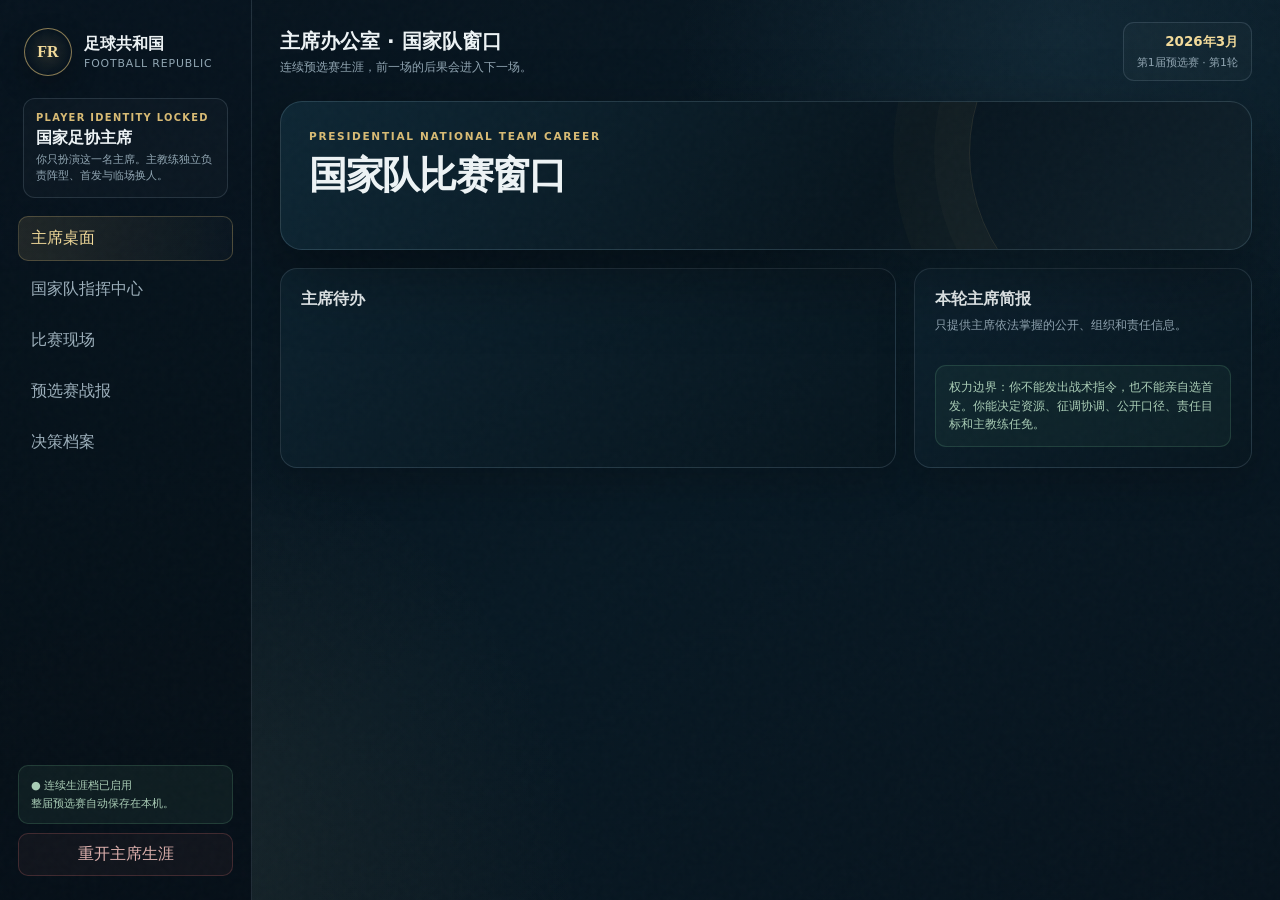
==== commit 527826f3: "refactor: split browser career into local assets" ====
--- a/progress_site/game/index.html
+++ b/progress_site/game/index.html
@@ -57,6 +57,8 @@
   </main>
 </div>
 
-<script src="app.js" defer></script>
+<script src="campaign-data.js" defer></script>
+<script src="campaign-core.js" defer></script>
+<script src="campaign-ui.js" defer></script>
 </body>
 </html>
--- a/progress_site/game/styles.css
+++ b/progress_site/game/styles.css
@@ -0,0 +1,12 @@
+    :root{color-scheme:dark;--ink:#07131d;--panel:#0b1d29;--panel2:#102735;--line:rgba(171,198,214,.16);--gold:#d8bb74;--gold2:#f3db9a;--text:#edf3f5;--muted:#91a6b3;--green:#75c092;--red:#d66f68;--blue:#78acd0;--shadow:0 26px 70px rgba(0,0,0,.34)}
+    *{box-sizing:border-box} html{scroll-behavior:smooth;background:var(--ink)}
+    body{margin:0;min-height:100vh;color:var(--text);font-family:Inter,ui-sans-serif,system-ui,-apple-system,BlinkMacSystemFont,"Segoe UI","PingFang SC","Microsoft YaHei",sans-serif;background:radial-gradient(circle at 83% 4%,rgba(79,142,171,.13),transparent 28%),radial-gradient(circle at 12% 96%,rgba(216,187,116,.08),transparent 30%),linear-gradient(145deg,#07131d,#081924 54%,#07131d)}
+    button,a{font:inherit}button{cursor:pointer}.grain{position:fixed;inset:0;pointer-events:none;opacity:.2;z-index:20;background-image:url("data:image/svg+xml,%3Csvg viewBox='0 0 180 180' xmlns='http://www.w3.org/2000/svg'%3E%3Cfilter id='n'%3E%3CfeTurbulence type='fractalNoise' baseFrequency='.8' numOctaves='2' stitchTiles='stitch'/%3E%3C/filter%3E%3Crect width='100%25' height='100%25' filter='url(%23n)' opacity='.10'/%3E%3C/svg%3E")}
+    .app{display:grid;grid-template-columns:252px minmax(0,1fr);min-height:100vh}aside{position:sticky;top:0;height:100vh;padding:24px 18px;border-right:1px solid var(--line);background:linear-gradient(180deg,rgba(7,20,30,.98),rgba(5,15,23,.96));display:flex;flex-direction:column;z-index:8}.brand{display:flex;align-items:center;gap:12px;padding:4px 6px 22px}.seal{width:48px;height:48px;display:grid;place-items:center;border:1px solid rgba(216,187,116,.62);border-radius:50%;color:var(--gold2);font-family:Georgia,serif;font-weight:900;background:radial-gradient(circle,rgba(216,187,116,.13),transparent 70%);box-shadow:0 10px 28px rgba(0,0,0,.24)}.brand b{display:block}.brand small{display:block;margin-top:2px;color:var(--muted);font-size:.68rem;letter-spacing:.08em}.identity{margin:0 5px 18px;padding:13px 12px;border:1px solid var(--line);border-radius:12px;background:rgba(255,255,255,.025)}.identity .eyebrow{color:var(--gold);font-size:.62rem;letter-spacing:.13em;font-weight:800}.identity strong{display:block;margin-top:5px}.identity span{display:block;margin-top:3px;color:var(--muted);font-size:.7rem;line-height:1.45}nav{display:grid;gap:6px}.nav-button{width:100%;text-align:left;padding:11px 12px;border:1px solid transparent;border-radius:10px;background:transparent;color:#9db0bc}.nav-button:hover{background:rgba(255,255,255,.035);color:var(--text)}.nav-button.active{border-color:rgba(216,187,116,.26);background:linear-gradient(90deg,rgba(216,187,116,.12),rgba(255,255,255,.02));color:var(--gold2)}.sidebar-bottom{margin-top:auto}.save-badge{padding:11px 12px;border-radius:10px;background:rgba(117,192,146,.075);border:1px solid rgba(117,192,146,.19);color:#a9cdb6;font-size:.7rem;line-height:1.55}.reset{width:100%;margin-top:9px;padding:10px;border:1px solid rgba(214,111,104,.24);border-radius:10px;background:rgba(214,111,104,.055);color:#ddb0ad}
+    main{min-width:0;padding:22px 28px 50px}.topbar{display:flex;justify-content:space-between;gap:18px;align-items:center;margin-bottom:20px}.topbar h1{margin:0;font-size:1.25rem}.topbar p{margin:4px 0 0;color:var(--muted);font-size:.76rem}.clock{padding:10px 13px;border:1px solid var(--line);border-radius:11px;background:rgba(255,255,255,.025);text-align:right}.clock b{display:block;color:var(--gold2);font-size:.84rem}.clock span{color:var(--muted);font-size:.68rem}.scene{display:none}.scene.active{display:block;animation:fade .25s ease}@keyframes fade{from{opacity:.4;transform:translateY(4px)}to{opacity:1;transform:none}}
+    .hero{position:relative;overflow:hidden;padding:28px;border:1px solid rgba(137,174,195,.21);border-radius:22px;background:linear-gradient(125deg,rgba(14,39,53,.98),rgba(8,22,31,.98) 62%,rgba(17,34,43,.98));box-shadow:var(--shadow)}.hero::after{content:"";position:absolute;right:-80px;top:-130px;width:360px;height:360px;border-radius:50%;border:1px solid rgba(216,187,116,.13);box-shadow:0 0 0 35px rgba(216,187,116,.025),0 0 0 76px rgba(216,187,116,.018)}.hero-kicker{color:var(--gold);font-size:.66rem;letter-spacing:.16em;font-weight:900}.hero h2{position:relative;z-index:1;margin:8px 0 7px;font-size:clamp(1.55rem,3vw,2.65rem);letter-spacing:-.035em}.hero p{position:relative;z-index:1;max-width:790px;margin:0;color:#afbec6;line-height:1.72}.stage-row{position:relative;z-index:1;display:flex;flex-wrap:wrap;gap:7px;margin-top:20px}.stage{padding:6px 9px;border:1px solid var(--line);border-radius:999px;color:#6f8490;font-size:.66rem;background:rgba(255,255,255,.018)}.stage.done{color:#9cc4aa;border-color:rgba(117,192,146,.21)}.stage.current{color:#15202a;background:var(--gold);border-color:var(--gold);font-weight:850}
+    .grid{display:grid;grid-template-columns:minmax(0,1.42fr) minmax(300px,.78fr);gap:18px;margin-top:18px}.grid.equal{grid-template-columns:1fr 1fr}.panel{padding:20px;border:1px solid var(--line);border-radius:17px;background:linear-gradient(145deg,rgba(13,34,47,.9),rgba(8,22,31,.9));box-shadow:0 16px 38px rgba(0,0,0,.18)}.panel h3{margin:0 0 6px;font-size:1rem}.panel-lede{margin:0 0 16px;color:var(--muted);font-size:.76rem;line-height:1.55}.choices{display:grid;gap:9px}.choice{width:100%;padding:14px 15px;text-align:left;border:1px solid rgba(137,174,195,.16);border-radius:12px;background:rgba(255,255,255,.025);color:var(--text);transition:.18s}.choice:hover{transform:translateY(-1px);border-color:rgba(216,187,116,.42);background:rgba(216,187,116,.055)}.choice b{display:block;margin-bottom:4px}.choice span{display:block;color:var(--muted);font-size:.72rem;line-height:1.5}.choice.selected{border-color:var(--gold);background:rgba(216,187,116,.09)}.primary{width:100%;margin-top:13px;padding:12px 14px;border:0;border-radius:11px;color:#13202a;background:linear-gradient(135deg,var(--gold2),var(--gold));font-weight:900;box-shadow:0 12px 25px rgba(216,187,116,.15)}.primary:disabled{cursor:not-allowed;opacity:.36;box-shadow:none}.secondary{width:100%;padding:10px 12px;border:1px solid var(--line);border-radius:10px;color:#b8c6ce;background:rgba(255,255,255,.025)}
+    .brief-list,.archive,.schedule{display:grid;gap:9px}.brief{display:flex;justify-content:space-between;gap:14px;padding-bottom:9px;border-bottom:1px solid rgba(255,255,255,.055)}.brief:last-child{border-bottom:0}.brief span{color:var(--muted);font-size:.72rem}.brief b{font-size:.76rem;text-align:right}.metrics{display:grid;grid-template-columns:repeat(2,1fr);gap:9px}.metric{padding:12px;border:1px solid var(--line);border-radius:11px;background:rgba(255,255,255,.018)}.metric span{display:block;color:var(--muted);font-size:.65rem}.metric b{display:block;margin-top:4px;font-size:1.02rem}.metric.good b{color:#9bc9ab}.metric.warn b{color:#e4c787}.metric.bad b{color:#df918c}.authority,.notice{padding:12px 13px;border:1px solid rgba(120,172,208,.19);border-radius:11px;background:rgba(120,172,208,.055);color:#b5c8d3;font-size:.73rem;line-height:1.6}.notice{border-color:rgba(117,192,146,.18);background:rgba(117,192,146,.055);color:#a9cdb6}.guest-list{display:grid;gap:8px}.guest{display:grid;grid-template-columns:38px 1fr;gap:10px;align-items:center;padding:10px;border:1px solid var(--line);border-radius:11px;background:rgba(255,255,255,.02)}.guest-avatar{width:38px;height:38px;display:grid;place-items:center;border-radius:10px;color:var(--gold2);background:linear-gradient(145deg,#214252,#102733);font-family:Georgia,serif;font-weight:900}.guest b{display:block;font-size:.77rem}.guest span{color:var(--muted);font-size:.66rem}
+    .stadium{overflow:hidden;position:relative;min-height:240px;border:1px solid rgba(216,187,116,.21);border-radius:17px;background:linear-gradient(180deg,rgba(4,13,20,.12),rgba(4,13,20,.85)),radial-gradient(ellipse at center 84%,#37755a 0 20%,#163c31 21% 29%,#132a30 30% 45%,#07131d 46%);box-shadow:var(--shadow)}.floodlights{position:absolute;left:8%;right:8%;top:15px;display:flex;justify-content:space-between;color:#dce8ee;text-shadow:0 0 18px #e7f5ff;font-size:1.8rem;opacity:.9}.scoreboard{position:relative;z-index:2;width:min(650px,90%);margin:45px auto 0;padding:18px;border:1px solid rgba(216,187,116,.32);border-radius:14px;background:rgba(4,13,20,.78);backdrop-filter:blur(7px);text-align:center}.scoreboard small{color:var(--gold);letter-spacing:.12em}.scoreline{display:grid;grid-template-columns:1fr auto 1fr;align-items:center;gap:16px;margin-top:10px}.scoreline strong{font-size:2.3rem}.scoreline b{font-size:.9rem}.match-clock{margin-top:5px;color:var(--muted);font-size:.72rem}.timeline{display:grid;gap:8px;max-height:430px;overflow:auto;padding-right:3px}.event{display:grid;grid-template-columns:52px 1fr;gap:10px;padding:11px;border-left:3px solid rgba(137,174,195,.26);background:rgba(255,255,255,.025);border-radius:0 10px 10px 0}.event.goal-home{border-color:var(--green)}.event.goal-away{border-color:var(--red)}.event b{color:var(--gold2);font-size:.75rem}.event span{color:#b7c4cb;font-size:.73rem;line-height:1.52}.empty{padding:18px;text-align:center;border:1px dashed var(--line);border-radius:12px;color:var(--muted);font-size:.75rem}.quote{padding:18px;border-left:4px solid var(--gold);background:rgba(216,187,116,.06);border-radius:0 12px 12px 0;font-family:Georgia,"Noto Serif SC",serif;font-size:1.02rem;line-height:1.8}.result-banner{text-align:center;padding:22px;border:1px solid rgba(216,187,116,.24);border-radius:15px;background:radial-gradient(circle at 50% 0,rgba(216,187,116,.12),rgba(7,19,29,.85))}.result-banner .big{font-size:2.45rem;font-weight:950}.result-banner span{display:block;color:var(--muted);font-size:.73rem}.record,.fixture{padding:12px;border:1px solid var(--line);border-radius:11px;background:rgba(255,255,255,.02)}.record time,.fixture small{color:var(--gold);font-size:.64rem}.record p,.fixture p{margin:5px 0 0;color:#b6c3ca;font-size:.72rem;line-height:1.55}.fixture{display:grid;grid-template-columns:50px 1fr auto;gap:10px;align-items:center}.fixture .round{font-weight:900;color:var(--gold2)}.fixture.current{border-color:rgba(216,187,116,.55);background:rgba(216,187,116,.06)}.fixture.done{border-color:rgba(117,192,146,.18)}.fixture .score{font-weight:900}.table{width:100%;border-collapse:collapse;font-size:.72rem}.table th,.table td{padding:9px 7px;text-align:right;border-bottom:1px solid rgba(255,255,255,.055)}.table th:first-child,.table td:first-child{text-align:left}.table tr.user{background:rgba(216,187,116,.055);color:var(--gold2)}.tag{display:inline-flex;padding:4px 7px;border-radius:999px;border:1px solid var(--line);color:var(--muted);font-size:.62rem}.tag.good{color:#9bc9ab;border-color:rgba(117,192,146,.22)}.tag.bad{color:#df918c;border-color:rgba(214,111,104,.22)}
+    @media(max-width:900px){.app{grid-template-columns:1fr}aside{position:relative;height:auto;border-right:0;border-bottom:1px solid var(--line);padding:14px 16px}.brand{padding-bottom:12px}.identity{display:none}nav{display:flex;overflow:auto}.nav-button{white-space:nowrap;width:auto}.sidebar-bottom{display:flex;gap:8px;margin-top:12px}.save-badge{flex:1}.reset{width:auto;margin:0}.grid,.grid.equal{grid-template-columns:1fr}main{padding:18px 16px 42px}.topbar{align-items:flex-start}.clock{display:none}}
+    @media(max-width:560px){.hero{padding:21px 18px}.panel{padding:16px}.scoreline{gap:7px}.scoreline strong{font-size:1.85rem}.metrics{grid-template-columns:1fr 1fr}.topbar h1{font-size:1.05rem}.fixture{grid-template-columns:42px 1fr}.fixture .score{grid-column:2}}
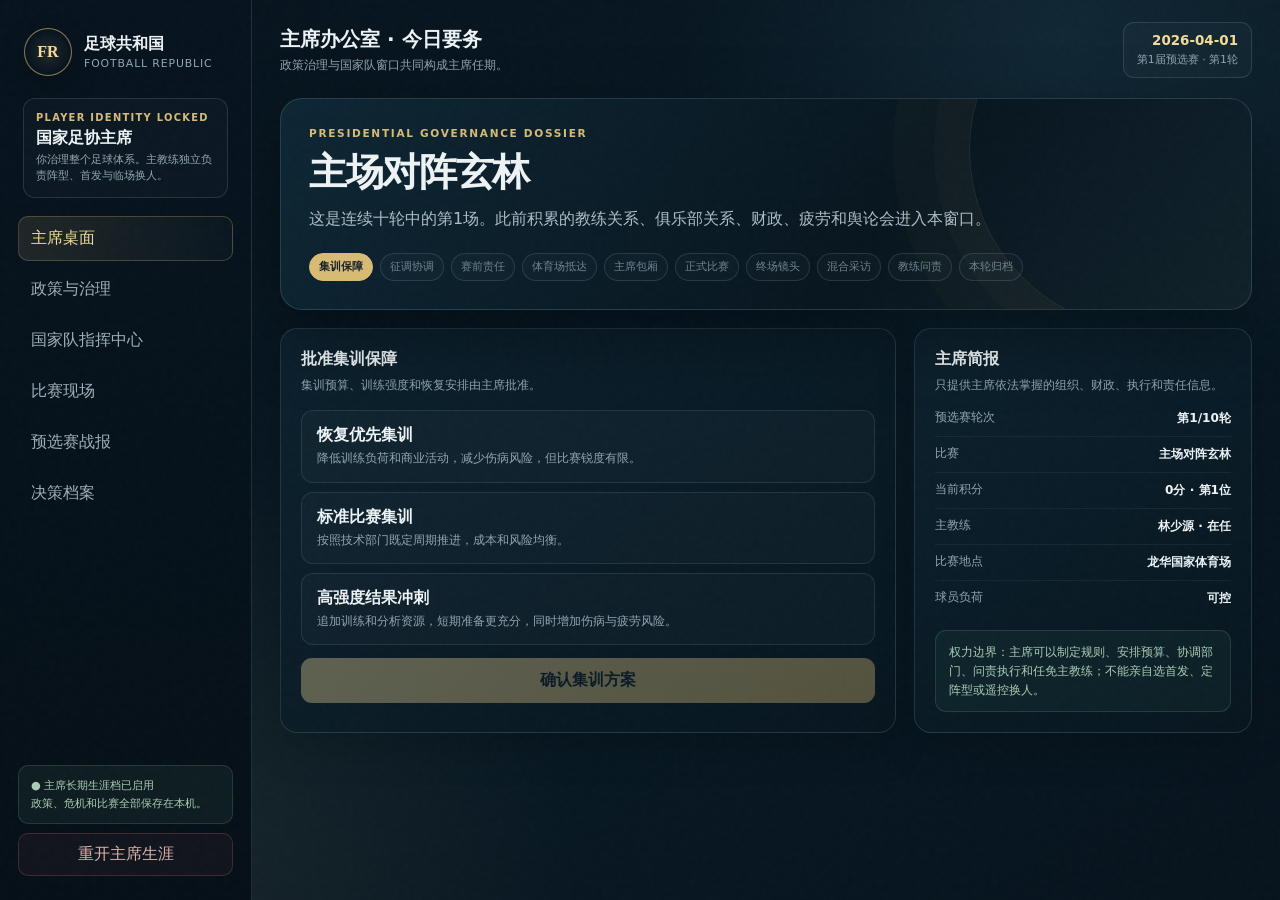
==== commit eeb3b301: "feat: add full football governance centre" ====
--- a/progress_site/game/index.html
+++ b/progress_site/game/index.html
@@ -4,39 +4,62 @@
   <meta charset="utf-8">
   <meta name="viewport" content="width=device-width, initial-scale=1, viewport-fit=cover">
   <meta name="theme-color" content="#07131d">
-  <meta name="description" content="Football Republic 足协主席模拟器连续生涯网页版">
+  <meta name="description" content="Football Republic 足协主席治理与国家队连续生涯网页版">
   <title>足球共和国 · 足协主席生涯</title>
   <link rel="stylesheet" href="styles.css">
+  <link rel="stylesheet" href="policy.css">
 </head>
 <body>
 <div class="grain" aria-hidden="true"></div>
 <div class="app">
   <aside>
     <div class="brand"><div class="seal">FR</div><div><b>足球共和国</b><small>FOOTBALL REPUBLIC</small></div></div>
-    <div class="identity"><div class="eyebrow">PLAYER IDENTITY LOCKED</div><strong>国家足协主席</strong><span>你只扮演这一名主席。主教练独立负责阵型、首发与临场换人。</span></div>
+    <div class="identity"><div class="eyebrow">PLAYER IDENTITY LOCKED</div><strong>国家足协主席</strong><span>你治理整个足球体系。主教练独立负责阵型、首发与临场换人。</span></div>
     <nav>
       <button class="nav-button active" data-view="office">主席桌面</button>
+      <button class="nav-button" data-view="policy">政策与治理</button>
       <button class="nav-button" data-view="command">国家队指挥中心</button>
       <button class="nav-button" data-view="stadium">比赛现场</button>
       <button class="nav-button" data-view="campaign">预选赛战报</button>
       <button class="nav-button" data-view="archive">决策档案</button>
     </nav>
     <div class="sidebar-bottom">
-      <div class="save-badge">● 连续生涯档已启用<br>整届预选赛自动保存在本机。</div>
+      <div class="save-badge">● 主席长期生涯档已启用<br>政策、危机和比赛全部保存在本机。</div>
       <button class="reset" id="resetButton">重开主席生涯</button>
     </div>
   </aside>
   <main>
-    <header class="topbar"><div><h1 id="pageTitle">主席办公室 · 国家队窗口</h1><p id="pageSubtitle">连续预选赛生涯，前一场的后果会进入下一场。</p></div><div class="clock"><b id="clockMain">2026年3月</b><span id="clockSub">第1届预选赛 · 第1轮</span></div></header>
+    <header class="topbar"><div><h1 id="pageTitle">主席办公室 · 今日要务</h1><p id="pageSubtitle">政策治理与国家队窗口共同构成主席任期。</p></div><div class="clock"><b id="clockMain">2026年3月</b><span id="clockSub">第1届预选赛 · 治理会议</span></div></header>
 
     <section class="scene active" id="officeScene">
-      <div class="hero"><div class="hero-kicker">PRESIDENTIAL NATIONAL TEAM CAREER</div><h2 id="fixtureTitle">国家队比赛窗口</h2><p id="fixtureLede"></p><div class="stage-row" id="stageRow"></div></div>
-      <div class="grid"><div class="panel"><h3 id="actionTitle">主席待办</h3><p class="panel-lede" id="actionLede"></p><div id="actionArea"></div></div><div class="panel"><h3>本轮主席简报</h3><p class="panel-lede">只提供主席依法掌握的公开、组织和责任信息。</p><div class="brief-list" id="briefList"></div><div class="notice" style="margin-top:14px">权力边界：你不能发出战术指令，也不能亲自选首发。你能决定资源、征调协调、公开口径、责任目标和主教练任免。</div></div></div>
+      <div class="hero"><div class="hero-kicker">PRESIDENTIAL GOVERNANCE DOSSIER</div><h2 id="fixtureTitle">国家足球治理会议</h2><p id="fixtureLede"></p><div class="stage-row" id="stageRow"></div></div>
+      <div class="grid"><div class="panel"><h3 id="actionTitle">主席待办</h3><p class="panel-lede" id="actionLede"></p><div id="actionArea"></div></div><div class="panel"><h3>主席简报</h3><p class="panel-lede">只提供主席依法掌握的组织、财政、执行和责任信息。</p><div class="brief-list" id="briefList"></div><div class="notice" style="margin-top:14px">权力边界：主席可以制定规则、安排预算、协调部门、问责执行和任免主教练；不能亲自选首发、定阵型或遥控换人。</div></div></div>
+    </section>
+
+    <section class="scene" id="policyScene">
+      <div class="hero"><div class="hero-kicker">NATIONAL FOOTBALL GOVERNMENT</div><h2>政策不是加成卡，而是一条执行链</h2><p>选择政策模型、实施强度和财政来源。俱乐部、球员、地方足协、赞助商、政府与球迷会产生不同反应，效果需要跨轮次落地，也可能诱发新的危机。</p></div>
+      <div class="policy-toolbar">
+        <div><span>本次会议剩余政策容量</span><b id="policyCapacity">2项</b></div>
+        <div><span>可用资金</span><b id="policyTreasury">¥48.0M</b></div>
+        <div><span>执行中的政策</span><b id="pipelineCount">0项</b></div>
+        <button class="secondary compact-button" id="closeGovernanceButton">结束本次政策会议</button>
+      </div>
+      <div class="policy-layout">
+        <div class="panel policy-domains"><h3>政策议程</h3><p class="panel-lede">十二条政策路线上，每次会议最多推进两项。调整既有政策也会消耗政治与执行能力。</p><div id="policyDomainList"></div></div>
+        <div class="panel policy-dossier"><h3 id="policyDossierTitle">选择一条政策路线</h3><p class="panel-lede" id="policyDossierLede">先选领域，再确定制度模型和实施方式。</p><div id="policyModelArea"></div><div id="rolloutArea"></div><button class="primary" id="enactPolicyButton" disabled>签发政策文件</button><div class="notice" id="policyCostPreview" style="margin-top:12px">尚未形成政策文本。</div></div>
+        <div class="panel"><h3>利益相关方会签</h3><p class="panel-lede">不是好感度装饰。低支持会拖慢落实、制造泄密或迫使政策变形。</p><div class="stakeholder-list" id="stakeholderList"></div></div>
+      </div>
+      <div class="grid equal">
+        <div class="panel"><h3>足球生态体检</h3><p class="panel-lede">这些指标由政策、执行滞后和危机共同改变，并影响俱乐部生存、人才供给和国家队环境。</p><div class="ecology-grid" id="ecologyGrid"></div></div>
+        <div class="panel"><h3>政策执行链</h3><p class="panel-lede">文件签发不等于效果出现。试点、分阶段和全国强推拥有不同时间与阻力。</p><div class="archive" id="policyPipeline"></div></div>
+      </div>
+      <div class="panel" id="incidentPanel" style="margin-top:18px"><h3>治理危机</h3><p class="panel-lede" id="incidentLede">当前没有必须立即处置的系统危机。</p><div id="incidentArea"></div></div>
+      <div class="panel" style="margin-top:18px"><h3>现行政策与历史</h3><div class="policy-history-grid"><div><h4>现行制度</h4><div class="archive" id="activePolicyList"></div></div><div><h4>历次签发</h4><div class="archive" id="policyHistory"></div></div></div></div>
     </section>
 
     <section class="scene" id="commandScene">
-      <div class="hero"><div class="hero-kicker">NATIONAL TEAM COMMAND CENTRE</div><h2>主教练管比赛，主席管制度与责任</h2><p>名单由主教练独立提交。你看到的是医疗结论、俱乐部征调、公众关系和长期压力，不会看到隐藏能力值或“最优阵型”。</p></div>
-      <div class="grid"><div class="panel"><h3>本窗口技术与征调简报</h3><p class="panel-lede" id="squadLede"></p><div class="archive" id="squadBrief"></div></div><div class="panel"><h3>主席可观察状态</h3><p class="panel-lede">这些状态会跨比赛累积。</p><div class="metrics" id="metricsCommand"></div><div class="authority" id="coachQuote" style="margin-top:14px"></div></div></div>
+      <div class="hero"><div class="hero-kicker">NATIONAL TEAM COMMAND CENTRE</div><h2>主教练管比赛，主席管制度与责任</h2><p>名单由主教练独立提交。你看到的是医疗、征调、人才池和制度环境，不会看到隐藏能力值或“最优阵型”。</p></div>
+      <div class="grid"><div class="panel"><h3>本窗口技术与征调简报</h3><p class="panel-lede" id="squadLede"></p><div class="archive" id="squadBrief"></div></div><div class="panel"><h3>主席可观察状态</h3><p class="panel-lede">比赛状态和治理状态会互相传导。</p><div class="metrics" id="metricsCommand"></div><div class="authority" id="coachQuote" style="margin-top:14px"></div></div></div>
     </section>
 
     <section class="scene" id="stadiumScene">
@@ -45,20 +68,22 @@
     </section>
 
     <section class="scene" id="campaignScene">
-      <div class="hero"><div class="hero-kicker">QUALIFYING CAMPAIGN</div><h2 id="campaignTitle">第1届预选赛</h2><p id="campaignLede">十场比赛构成一届完整预选赛。排名、净胜球、教练压力和主席资源会持续变化。</p></div>
-      <div class="grid equal"><div class="panel"><h3>小组积分榜</h3><p class="panel-lede">同组对手也会同步比赛，不会围着主席一支球队静止不动。</p><div id="tableArea"></div></div><div class="panel"><h3>十轮赛程</h3><p class="panel-lede">已经结束的比赛保留比分，当前比赛高亮。</p><div class="schedule" id="scheduleList"></div></div></div>
+      <div class="hero"><div class="hero-kicker">QUALIFYING CAMPAIGN</div><h2 id="campaignTitle">第1届预选赛</h2><p id="campaignLede">十场比赛构成一届完整预选赛。排名、净胜球、教练压力和治理环境会持续变化。</p></div>
+      <div class="grid equal"><div class="panel"><h3>小组积分榜</h3><p class="panel-lede">同组对手同步比赛。</p><div id="tableArea"></div></div><div class="panel"><h3>十轮赛程</h3><p class="panel-lede">治理会议穿插在国家队窗口之间。</p><div class="schedule" id="scheduleList"></div></div></div>
       <div class="panel" style="margin-top:18px"><h3>国家队比赛历史</h3><div class="archive" id="matchHistory"></div></div>
     </section>
 
     <section class="scene" id="archiveScene">
-      <div class="hero"><div class="hero-kicker">PRESIDENTIAL RECORD</div><h2>主席连续决策档案</h2><p>每一场比赛、每一次换帅和每一届预选赛都会按时间保存。刷新网页不会抹掉前面的后果。</p></div>
+      <div class="hero"><div class="hero-kicker">PRESIDENTIAL RECORD</div><h2>主席连续决策档案</h2><p>政策、执行、危机、比赛、换帅和历届预选赛都按时间保存。刷新网页不会抹掉前面的后果。</p></div>
       <div class="grid"><div class="panel"><h3>工作记录</h3><div class="archive" id="archiveList"></div></div><div class="panel"><h3>当前长期后果</h3><div class="metrics" id="metricsArchive"></div><div class="notice" id="endNotice" style="margin-top:14px"></div></div></div>
     </section>
   </main>
 </div>
 
 <script src="campaign-data.js" defer></script>
+<script src="policy-data.js" defer></script>
 <script src="campaign-core.js" defer></script>
+<script src="policy-core.js" defer></script>
 <script src="campaign-ui.js" defer></script>
 </body>
 </html>
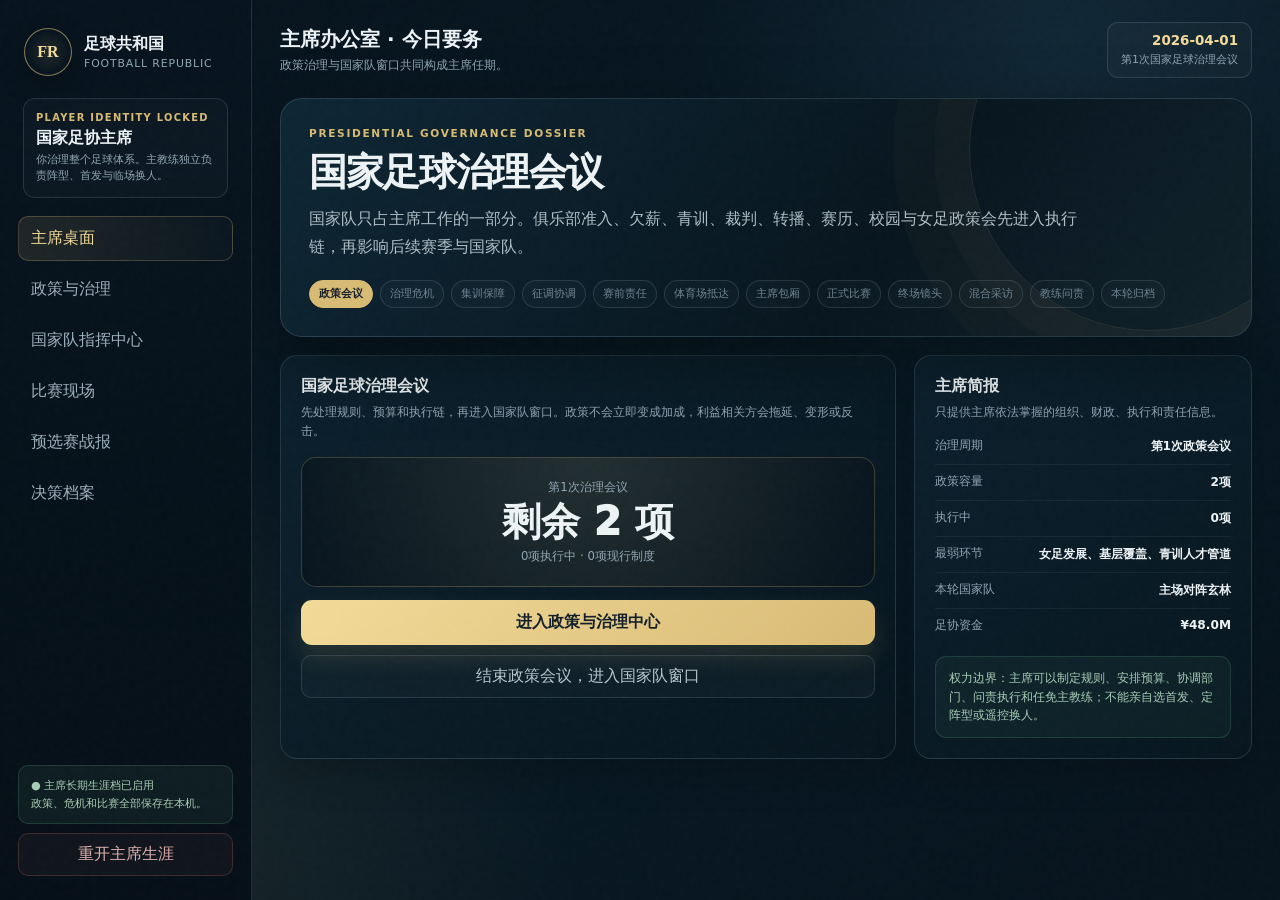
==== commit 05f9243d: "fix: load governance stabilization layer" ====
--- a/progress_site/game/index.html
+++ b/progress_site/game/index.html
@@ -38,52 +38,31 @@
 
     <section class="scene" id="policyScene">
       <div class="hero"><div class="hero-kicker">NATIONAL FOOTBALL GOVERNMENT</div><h2>政策不是加成卡，而是一条执行链</h2><p>选择政策模型、实施强度和财政来源。俱乐部、球员、地方足协、赞助商、政府与球迷会产生不同反应，效果需要跨轮次落地，也可能诱发新的危机。</p></div>
-      <div class="policy-toolbar">
-        <div><span>本次会议剩余政策容量</span><b id="policyCapacity">2项</b></div>
-        <div><span>可用资金</span><b id="policyTreasury">¥48.0M</b></div>
-        <div><span>执行中的政策</span><b id="pipelineCount">0项</b></div>
-        <button class="secondary compact-button" id="closeGovernanceButton">结束本次政策会议</button>
-      </div>
+      <div class="policy-toolbar"><div><span>本次会议剩余政策容量</span><b id="policyCapacity">2项</b></div><div><span>可用资金</span><b id="policyTreasury">¥48.0M</b></div><div><span>执行中的政策</span><b id="pipelineCount">0项</b></div><button class="secondary compact-button" id="closeGovernanceButton">结束本次政策会议</button></div>
       <div class="policy-layout">
         <div class="panel policy-domains"><h3>政策议程</h3><p class="panel-lede">十二条政策路线上，每次会议最多推进两项。调整既有政策也会消耗政治与执行能力。</p><div id="policyDomainList"></div></div>
         <div class="panel policy-dossier"><h3 id="policyDossierTitle">选择一条政策路线</h3><p class="panel-lede" id="policyDossierLede">先选领域，再确定制度模型和实施方式。</p><div id="policyModelArea"></div><div id="rolloutArea"></div><button class="primary" id="enactPolicyButton" disabled>签发政策文件</button><div class="notice" id="policyCostPreview" style="margin-top:12px">尚未形成政策文本。</div></div>
         <div class="panel"><h3>利益相关方会签</h3><p class="panel-lede">不是好感度装饰。低支持会拖慢落实、制造泄密或迫使政策变形。</p><div class="stakeholder-list" id="stakeholderList"></div></div>
       </div>
-      <div class="grid equal">
-        <div class="panel"><h3>足球生态体检</h3><p class="panel-lede">这些指标由政策、执行滞后和危机共同改变，并影响俱乐部生存、人才供给和国家队环境。</p><div class="ecology-grid" id="ecologyGrid"></div></div>
-        <div class="panel"><h3>政策执行链</h3><p class="panel-lede">文件签发不等于效果出现。试点、分阶段和全国强推拥有不同时间与阻力。</p><div class="archive" id="policyPipeline"></div></div>
-      </div>
+      <div class="grid equal"><div class="panel"><h3>足球生态体检</h3><p class="panel-lede">这些指标由政策、执行滞后和危机共同改变，并影响俱乐部生存、人才供给和国家队环境。</p><div class="ecology-grid" id="ecologyGrid"></div></div><div class="panel"><h3>政策执行链</h3><p class="panel-lede">文件签发不等于效果出现。试点、分阶段和全国强推拥有不同时间与阻力。</p><div class="archive" id="policyPipeline"></div></div></div>
       <div class="panel" id="incidentPanel" style="margin-top:18px"><h3>治理危机</h3><p class="panel-lede" id="incidentLede">当前没有必须立即处置的系统危机。</p><div id="incidentArea"></div></div>
       <div class="panel" style="margin-top:18px"><h3>现行政策与历史</h3><div class="policy-history-grid"><div><h4>现行制度</h4><div class="archive" id="activePolicyList"></div></div><div><h4>历次签发</h4><div class="archive" id="policyHistory"></div></div></div></div>
     </section>
 
-    <section class="scene" id="commandScene">
-      <div class="hero"><div class="hero-kicker">NATIONAL TEAM COMMAND CENTRE</div><h2>主教练管比赛，主席管制度与责任</h2><p>名单由主教练独立提交。你看到的是医疗、征调、人才池和制度环境，不会看到隐藏能力值或“最优阵型”。</p></div>
-      <div class="grid"><div class="panel"><h3>本窗口技术与征调简报</h3><p class="panel-lede" id="squadLede"></p><div class="archive" id="squadBrief"></div></div><div class="panel"><h3>主席可观察状态</h3><p class="panel-lede">比赛状态和治理状态会互相传导。</p><div class="metrics" id="metricsCommand"></div><div class="authority" id="coachQuote" style="margin-top:14px"></div></div></div>
-    </section>
+    <section class="scene" id="commandScene"><div class="hero"><div class="hero-kicker">NATIONAL TEAM COMMAND CENTRE</div><h2>主教练管比赛，主席管制度与责任</h2><p>名单由主教练独立提交。你看到的是医疗、征调、人才池和制度环境，不会看到隐藏能力值或“最优阵型”。</p></div><div class="grid"><div class="panel"><h3>本窗口技术与征调简报</h3><p class="panel-lede" id="squadLede"></p><div class="archive" id="squadBrief"></div></div><div class="panel"><h3>主席可观察状态</h3><p class="panel-lede">比赛状态和治理状态会互相传导。</p><div class="metrics" id="metricsCommand"></div><div class="authority" id="coachQuote" style="margin-top:14px"></div></div></div></section>
 
-    <section class="scene" id="stadiumScene">
-      <div class="stadium"><div class="floodlights"><span>✦</span><span>✦</span><span>✦</span><span>✦</span></div><div class="scoreboard"><small id="scoreKicker">WORLD CUP QUALIFIER</small><div class="scoreline"><b id="homeTeam">龙华国家队</b><strong><span id="homeScore">0</span> — <span id="awayScore">0</span></strong><b id="awayTeam">对手</b></div><div class="match-clock" id="matchClock">等待主席完成赛前责任</div></div></div>
-      <div class="grid"><div class="panel"><h3>比赛现场时间线</h3><p class="panel-lede">比赛由主教练和球员完成。主席只能观看、接收责任简报和面对镜头。</p><div class="timeline" id="timeline"><div class="empty">比赛尚未开始。</div></div><button class="primary" id="advanceMatchButton" disabled>推进现场</button></div><div class="panel"><h3>主席包厢与现场关系</h3><p class="panel-lede" id="boxSummary"></p><div class="guest-list" id="guestList"></div><div class="authority" style="margin-top:14px">包厢没有战术电话。技术总监可以汇报伤情和责任链，但不得要求主席越级换人。</div></div></div>
-    </section>
+    <section class="scene" id="stadiumScene"><div class="stadium"><div class="floodlights"><span>✦</span><span>✦</span><span>✦</span><span>✦</span></div><div class="scoreboard"><small id="scoreKicker">WORLD CUP QUALIFIER</small><div class="scoreline"><b id="homeTeam">龙华国家队</b><strong><span id="homeScore">0</span> — <span id="awayScore">0</span></strong><b id="awayTeam">对手</b></div><div class="match-clock" id="matchClock">等待主席完成赛前责任</div></div></div><div class="grid"><div class="panel"><h3>比赛现场时间线</h3><p class="panel-lede">比赛由主教练和球员完成。主席只能观看、接收责任简报和面对镜头。</p><div class="timeline" id="timeline"><div class="empty">比赛尚未开始。</div></div><button class="primary" id="advanceMatchButton" disabled>推进现场</button></div><div class="panel"><h3>主席包厢与现场关系</h3><p class="panel-lede" id="boxSummary"></p><div class="guest-list" id="guestList"></div><div class="authority" style="margin-top:14px">包厢没有战术电话。技术总监可以汇报伤情和责任链，但不得要求主席越级换人。</div></div></div></section>
 
-    <section class="scene" id="campaignScene">
-      <div class="hero"><div class="hero-kicker">QUALIFYING CAMPAIGN</div><h2 id="campaignTitle">第1届预选赛</h2><p id="campaignLede">十场比赛构成一届完整预选赛。排名、净胜球、教练压力和治理环境会持续变化。</p></div>
-      <div class="grid equal"><div class="panel"><h3>小组积分榜</h3><p class="panel-lede">同组对手同步比赛。</p><div id="tableArea"></div></div><div class="panel"><h3>十轮赛程</h3><p class="panel-lede">治理会议穿插在国家队窗口之间。</p><div class="schedule" id="scheduleList"></div></div></div>
-      <div class="panel" style="margin-top:18px"><h3>国家队比赛历史</h3><div class="archive" id="matchHistory"></div></div>
-    </section>
+    <section class="scene" id="campaignScene"><div class="hero"><div class="hero-kicker">QUALIFYING CAMPAIGN</div><h2 id="campaignTitle">第1届预选赛</h2><p id="campaignLede">十场比赛构成一届完整预选赛。排名、净胜球、教练压力和治理环境会持续变化。</p></div><div class="grid equal"><div class="panel"><h3>小组积分榜</h3><p class="panel-lede">同组对手同步比赛。</p><div id="tableArea"></div></div><div class="panel"><h3>十轮赛程</h3><p class="panel-lede">治理会议穿插在国家队窗口之间。</p><div class="schedule" id="scheduleList"></div></div></div><div class="panel" style="margin-top:18px"><h3>国家队比赛历史</h3><div class="archive" id="matchHistory"></div></div></section>
 
-    <section class="scene" id="archiveScene">
-      <div class="hero"><div class="hero-kicker">PRESIDENTIAL RECORD</div><h2>主席连续决策档案</h2><p>政策、执行、危机、比赛、换帅和历届预选赛都按时间保存。刷新网页不会抹掉前面的后果。</p></div>
-      <div class="grid"><div class="panel"><h3>工作记录</h3><div class="archive" id="archiveList"></div></div><div class="panel"><h3>当前长期后果</h3><div class="metrics" id="metricsArchive"></div><div class="notice" id="endNotice" style="margin-top:14px"></div></div></div>
-    </section>
+    <section class="scene" id="archiveScene"><div class="hero"><div class="hero-kicker">PRESIDENTIAL RECORD</div><h2>主席连续决策档案</h2><p>政策、执行、危机、比赛、换帅和历届预选赛都按时间保存。刷新网页不会抹掉前面的后果。</p></div><div class="grid"><div class="panel"><h3>工作记录</h3><div class="archive" id="archiveList"></div></div><div class="panel"><h3>当前长期后果</h3><div class="metrics" id="metricsArchive"></div><div class="notice" id="endNotice" style="margin-top:14px"></div></div></div></section>
   </main>
 </div>
-
 <script src="campaign-data.js" defer></script>
 <script src="policy-data.js" defer></script>
 <script src="campaign-core.js" defer></script>
 <script src="policy-core.js" defer></script>
+<script src="policy-fixes.js" defer></script>
 <script src="campaign-ui.js" defer></script>
 </body>
-</html>
+</html>
--- a/progress_site/game/policy.css
+++ b/progress_site/game/policy.css
@@ -0,0 +1 @@
+.policy-toolbar{display:grid;grid-template-columns:repeat(3,minmax(130px,1fr)) auto;gap:10px;align-items:stretch;margin:18px 0}.policy-toolbar>div,.policy-toolbar button{padding:12px 14px;border:1px solid var(--line);border-radius:12px;background:rgba(255,255,255,.025)}.policy-toolbar span{display:block;color:var(--muted);font-size:.65rem}.policy-toolbar b{display:block;margin-top:4px;color:var(--gold2)}.compact-button{width:auto;margin:0}.policy-layout{display:grid;grid-template-columns:minmax(220px,.72fr) minmax(360px,1.25fr) minmax(260px,.83fr);gap:18px}.policy-domains{padding-right:14px}.policy-domain{display:block;width:100%;margin-bottom:8px;padding:12px;text-align:left;border:1px solid var(--line);border-radius:11px;background:rgba(255,255,255,.02);color:var(--text)}.policy-domain:hover,.policy-domain.active{border-color:rgba(216,187,116,.48);background:rgba(216,187,116,.065)}.policy-domain span,.policy-domain small,.policy-domain em{display:block}.policy-domain span{color:var(--gold);font-size:.61rem;letter-spacing:.05em}.policy-domain b{display:block;margin:4px 0;font-size:.78rem}.policy-domain small{color:#a9bac4;font-size:.65rem}.policy-domain em{margin-top:5px;color:#728a98;font-size:.61rem;font-style:normal}.policy-models{display:grid;gap:9px}.policy-model{width:100%;padding:13px;text-align:left;border:1px solid var(--line);border-radius:11px;background:rgba(255,255,255,.02);color:var(--text)}.policy-model:hover,.policy-model.selected,.rollout:hover,.rollout.selected{border-color:var(--gold);background:rgba(216,187,116,.075)}.policy-model b,.policy-model span,.policy-model small{display:block}.policy-model span{margin-top:4px;color:var(--muted);font-size:.7rem;line-height:1.5}.policy-model small{margin-top:7px;color:#83a2b1;font-size:.62rem}.policy-dossier h4,.policy-history-grid h4{margin:16px 0 9px;color:var(--gold2);font-size:.78rem}.rollout-grid{display:grid;grid-template-columns:repeat(3,1fr);gap:8px}.rollout{padding:11px;text-align:left;border:1px solid var(--line);border-radius:10px;background:rgba(255,255,255,.018);color:var(--text)}.rollout b,.rollout span{display:block}.rollout b{font-size:.72rem}.rollout span{margin-top:4px;color:var(--muted);font-size:.63rem;line-height:1.45}.stakeholder-list{display:grid;gap:8px}.stakeholder{display:flex;justify-content:space-between;gap:12px;align-items:center;padding:10px;border:1px solid var(--line);border-radius:10px;background:rgba(255,255,255,.018)}.stakeholder b,.stakeholder span{display:block}.stakeholder b{font-size:.72rem}.stakeholder span{margin-top:3px;color:var(--muted);font-size:.62rem}.stakeholder strong{font-size:.84rem}.stakeholder strong.good{color:#9bc9ab}.stakeholder strong.warn{color:#e4c787}.stakeholder strong.bad{color:#df918c}.ecology-grid{display:grid;grid-template-columns:repeat(3,1fr);gap:9px}.ecology-card{padding:11px;border:1px solid var(--line);border-radius:11px;background:rgba(255,255,255,.018)}.ecology-card span,.ecology-card b,.ecology-card small{display:block}.ecology-card span{color:var(--muted);font-size:.63rem}.ecology-card b{margin-top:4px;font-size:.82rem}.ecology-card div{height:5px;margin:9px 0 5px;border-radius:999px;background:rgba(255,255,255,.07);overflow:hidden}.ecology-card i{display:block;height:100%;background:currentColor}.ecology-card small{font-size:.6rem;color:#78909d}.ecology-card.good{color:#9bc9ab}.ecology-card.warn{color:#e4c787}.ecology-card.bad{color:#df918c}.policy-history-grid{display:grid;grid-template-columns:1fr 1fr;gap:18px}@media(max-width:1180px){.policy-layout{grid-template-columns:1fr 1.25fr}.policy-layout>.panel:last-child{grid-column:1/-1}.stakeholder-list{grid-template-columns:repeat(2,1fr)}}@media(max-width:900px){.policy-toolbar{grid-template-columns:1fr 1fr}.policy-layout{grid-template-columns:1fr}.policy-layout>.panel:last-child{grid-column:auto}.rollout-grid{grid-template-columns:1fr}.ecology-grid{grid-template-columns:repeat(2,1fr)}.policy-history-grid{grid-template-columns:1fr}.stakeholder-list{grid-template-columns:1fr}}@media(max-width:560px){.policy-toolbar{grid-template-columns:1fr}.ecology-grid{grid-template-columns:1fr 1fr}}
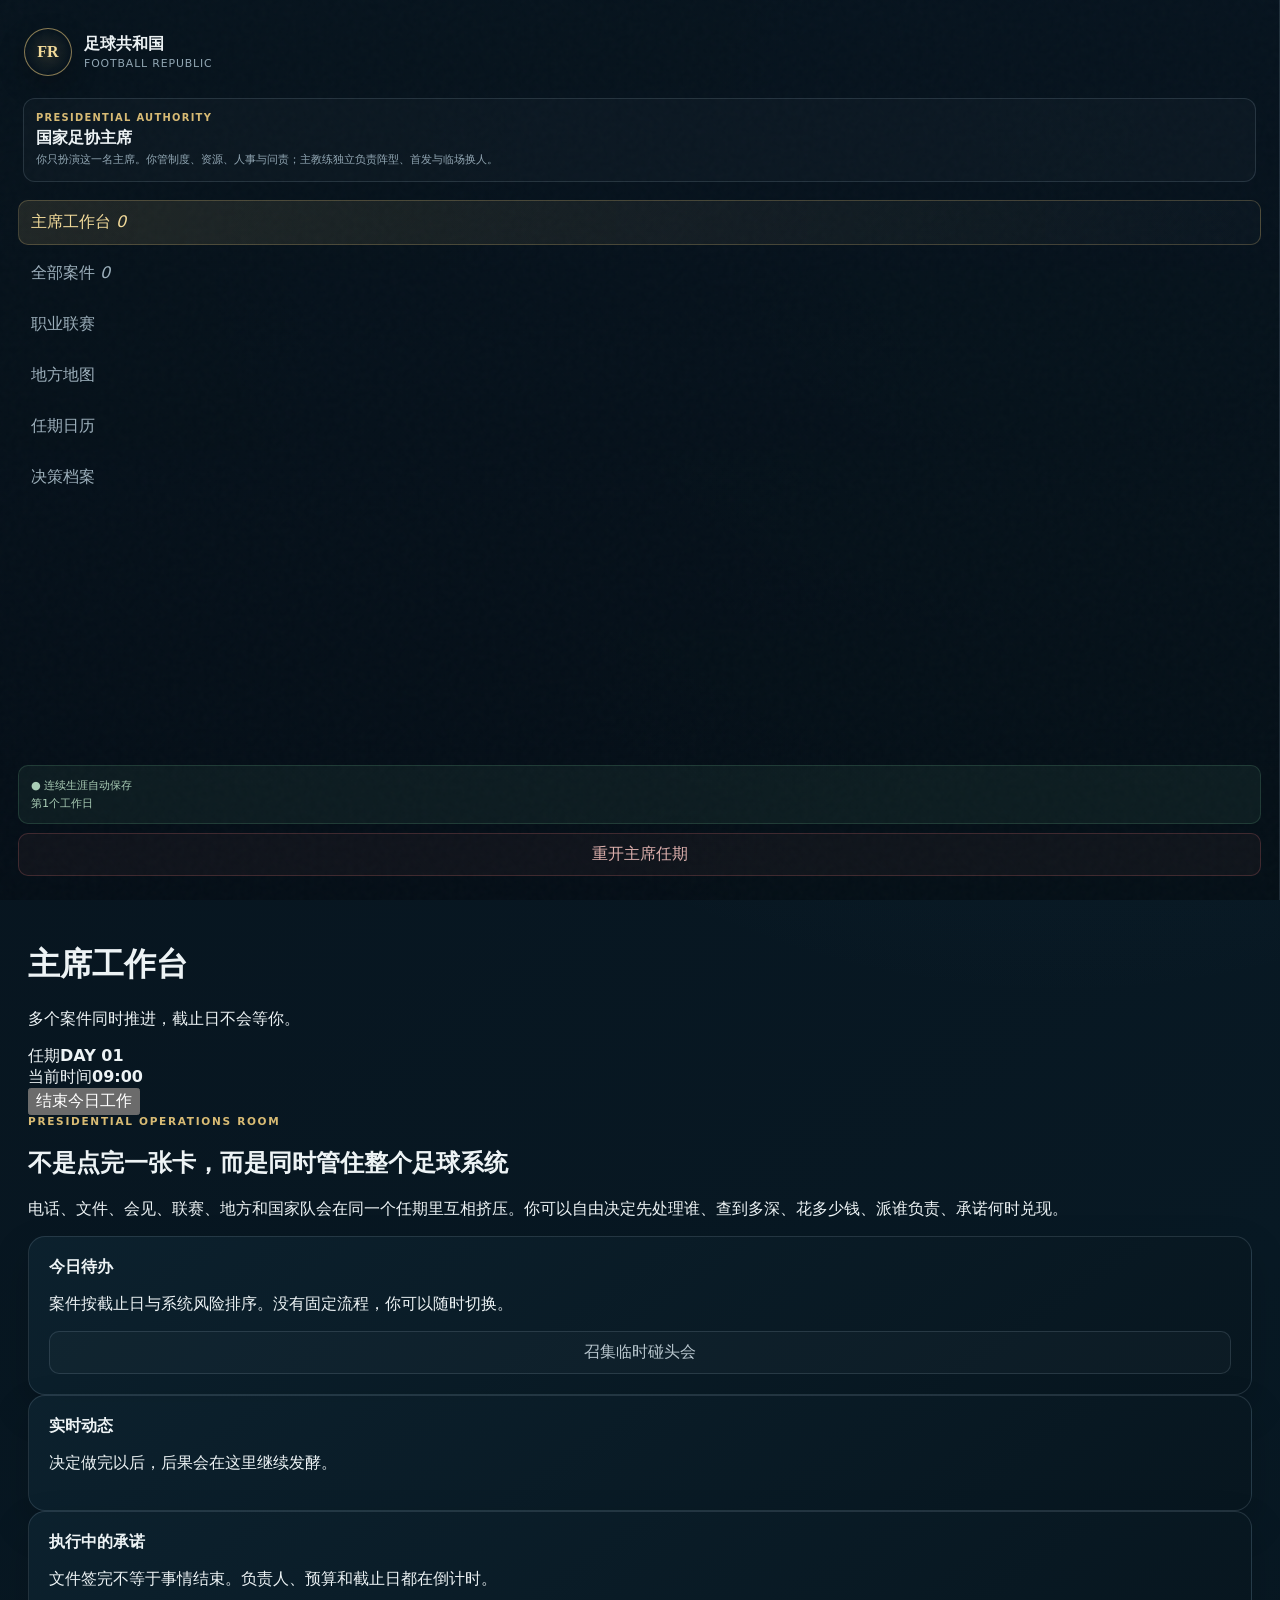
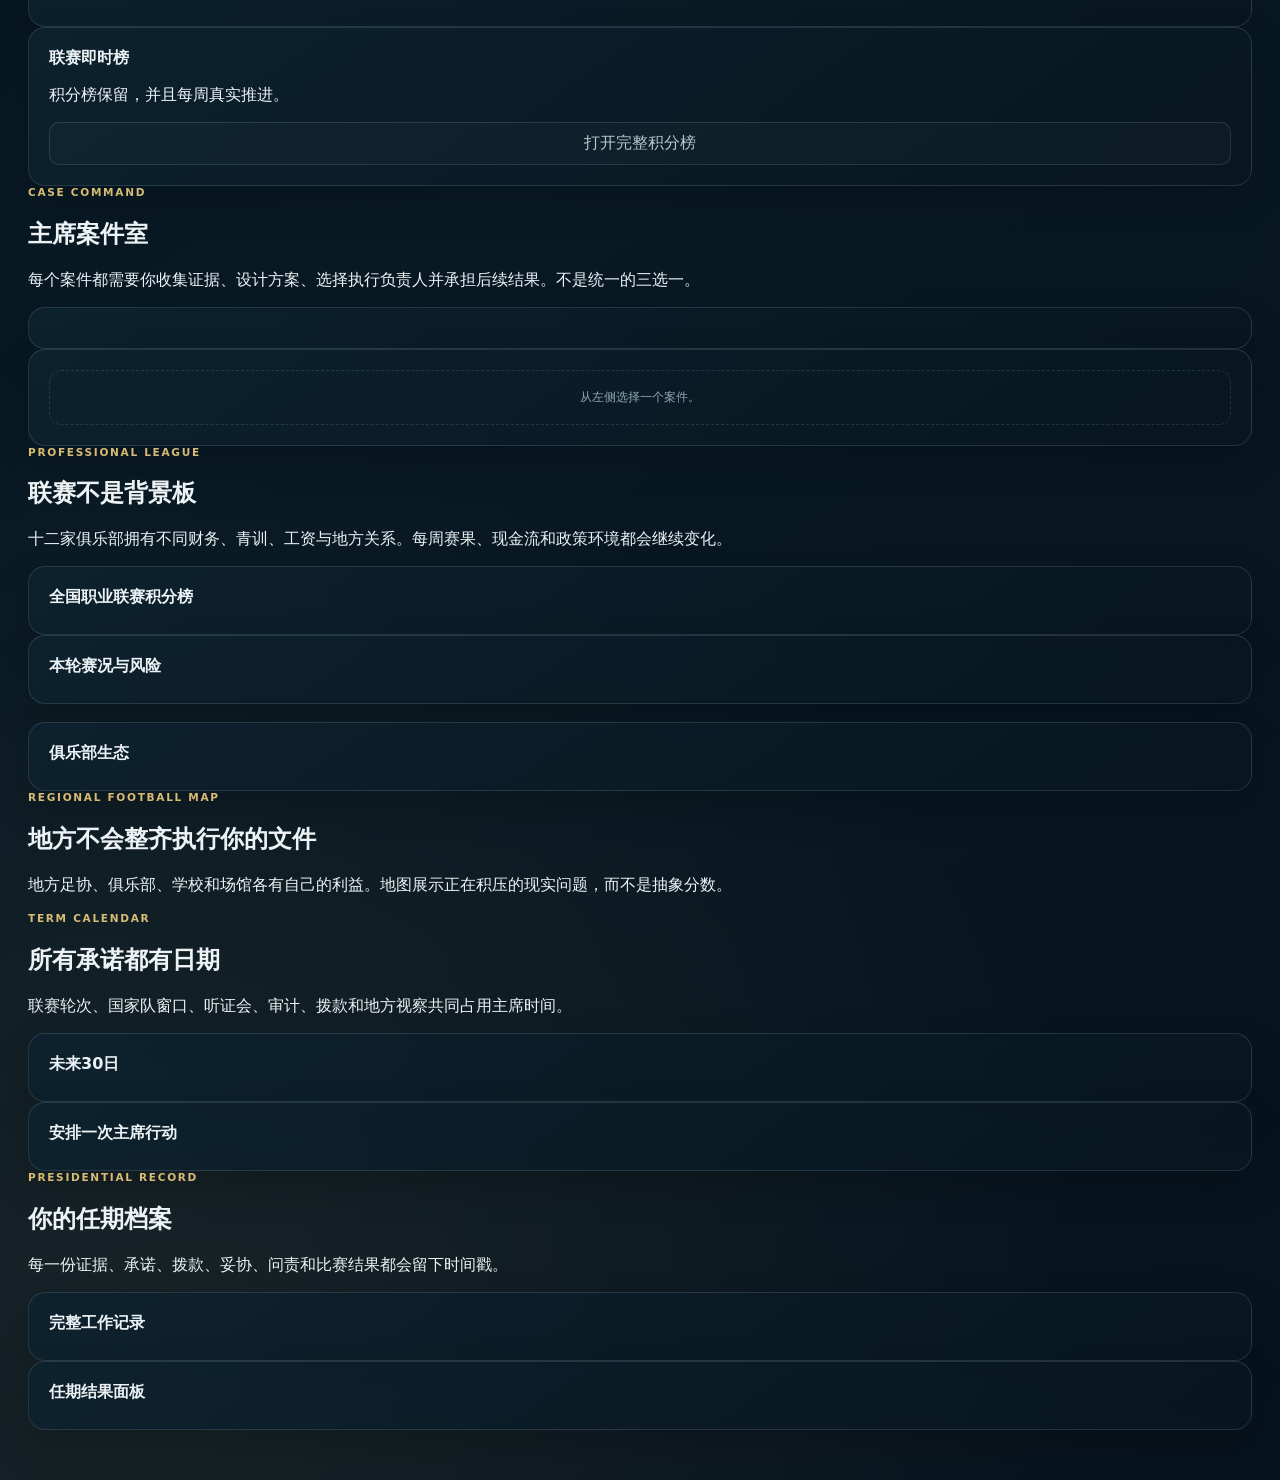
==== commit 4cfc924d: "feat: replace fixed flow with continuous presidential workday" ====
--- a/progress_site/game/index.html
+++ b/progress_site/game/index.html
@@ -4,65 +4,91 @@
   <meta charset="utf-8">
   <meta name="viewport" content="width=device-width, initial-scale=1, viewport-fit=cover">
   <meta name="theme-color" content="#07131d">
-  <meta name="description" content="Football Republic 足协主席治理与国家队连续生涯网页版">
+  <meta name="description" content="Football Republic 足协主席连续工作日模拟器">
   <title>足球共和国 · 足协主席生涯</title>
   <link rel="stylesheet" href="styles.css">
-  <link rel="stylesheet" href="policy.css">
+  <link rel="stylesheet" href="live.css">
 </head>
 <body>
 <div class="grain" aria-hidden="true"></div>
-<div class="app">
-  <aside>
+<div class="live-app">
+  <aside class="live-sidebar">
     <div class="brand"><div class="seal">FR</div><div><b>足球共和国</b><small>FOOTBALL REPUBLIC</small></div></div>
-    <div class="identity"><div class="eyebrow">PLAYER IDENTITY LOCKED</div><strong>国家足协主席</strong><span>你治理整个足球体系。主教练独立负责阵型、首发与临场换人。</span></div>
-    <nav>
-      <button class="nav-button active" data-view="office">主席桌面</button>
-      <button class="nav-button" data-view="policy">政策与治理</button>
-      <button class="nav-button" data-view="command">国家队指挥中心</button>
-      <button class="nav-button" data-view="stadium">比赛现场</button>
-      <button class="nav-button" data-view="campaign">预选赛战报</button>
+    <div class="identity"><div class="eyebrow">PRESIDENTIAL AUTHORITY</div><strong>国家足协主席</strong><span>你只扮演这一名主席。你管制度、资源、人事与问责；主教练独立负责阵型、首发与临场换人。</span></div>
+    <nav class="live-nav">
+      <button class="nav-button active" data-view="desk">主席工作台 <em id="deskBadge">0</em></button>
+      <button class="nav-button" data-view="cases">全部案件 <em id="caseBadge">0</em></button>
+      <button class="nav-button" data-view="league">职业联赛</button>
+      <button class="nav-button" data-view="map">地方地图</button>
+      <button class="nav-button" data-view="calendar">任期日历</button>
       <button class="nav-button" data-view="archive">决策档案</button>
     </nav>
     <div class="sidebar-bottom">
-      <div class="save-badge">● 主席长期生涯档已启用<br>政策、危机和比赛全部保存在本机。</div>
-      <button class="reset" id="resetButton">重开主席生涯</button>
+      <div class="save-badge">● 连续生涯自动保存<br><span id="saveSummary">第1个工作日</span></div>
+      <button class="reset" id="resetButton">重开主席任期</button>
     </div>
   </aside>
-  <main>
-    <header class="topbar"><div><h1 id="pageTitle">主席办公室 · 今日要务</h1><p id="pageSubtitle">政策治理与国家队窗口共同构成主席任期。</p></div><div class="clock"><b id="clockMain">2026年3月</b><span id="clockSub">第1届预选赛 · 治理会议</span></div></header>
 
-    <section class="scene active" id="officeScene">
-      <div class="hero"><div class="hero-kicker">PRESIDENTIAL GOVERNANCE DOSSIER</div><h2 id="fixtureTitle">国家足球治理会议</h2><p id="fixtureLede"></p><div class="stage-row" id="stageRow"></div></div>
-      <div class="grid"><div class="panel"><h3 id="actionTitle">主席待办</h3><p class="panel-lede" id="actionLede"></p><div id="actionArea"></div></div><div class="panel"><h3>主席简报</h3><p class="panel-lede">只提供主席依法掌握的组织、财政、执行和责任信息。</p><div class="brief-list" id="briefList"></div><div class="notice" style="margin-top:14px">权力边界：主席可以制定规则、安排预算、协调部门、问责执行和任免主教练；不能亲自选首发、定阵型或遥控换人。</div></div></div>
+  <main class="live-main">
+    <header class="live-topbar">
+      <div><h1 id="pageTitle">主席工作台</h1><p id="pageSubtitle">多个案件同时推进，截止日不会等你。</p></div>
+      <div class="term-clock"><div><span>任期</span><b id="termDay">DAY 01</b></div><div><span>当前时间</span><b id="termTime">09:00</b></div><button id="advanceDayButton">结束今日工作</button></div>
+    </header>
+
+    <section class="live-view active" id="deskView">
+      <div class="desk-hero">
+        <div><div class="hero-kicker">PRESIDENTIAL OPERATIONS ROOM</div><h2>不是点完一张卡，而是同时管住整个足球系统</h2><p>电话、文件、会见、联赛、地方和国家队会在同一个任期里互相挤压。你可以自由决定先处理谁、查到多深、花多少钱、派谁负责、承诺何时兑现。</p></div>
+        <div class="resource-strip" id="resourceStrip"></div>
+      </div>
+      <div class="desk-grid">
+        <div class="panel queue-panel"><div class="panel-heading"><div><h3>今日待办</h3><p>案件按截止日与系统风险排序。没有固定流程，你可以随时切换。</p></div><button class="secondary compact-button" id="newBriefingButton">召集临时碰头会</button></div><div id="priorityQueue" class="case-queue"></div></div>
+        <div class="panel pulse-panel"><div class="panel-heading"><div><h3>实时动态</h3><p>决定做完以后，后果会在这里继续发酵。</p></div></div><div id="liveFeed" class="live-feed"></div></div>
+      </div>
+      <div class="desk-grid lower">
+        <div class="panel"><div class="panel-heading"><div><h3>执行中的承诺</h3><p>文件签完不等于事情结束。负责人、预算和截止日都在倒计时。</p></div></div><div id="commitmentBoard" class="commitment-board"></div></div>
+        <div class="panel"><div class="panel-heading"><div><h3>联赛即时榜</h3><p>积分榜保留，并且每周真实推进。</p></div><button class="secondary compact-button" data-jump="league">打开完整积分榜</button></div><div id="miniTable"></div></div>
+      </div>
     </section>
 
-    <section class="scene" id="policyScene">
-      <div class="hero"><div class="hero-kicker">NATIONAL FOOTBALL GOVERNMENT</div><h2>政策不是加成卡，而是一条执行链</h2><p>选择政策模型、实施强度和财政来源。俱乐部、球员、地方足协、赞助商、政府与球迷会产生不同反应，效果需要跨轮次落地，也可能诱发新的危机。</p></div>
-      <div class="policy-toolbar"><div><span>本次会议剩余政策容量</span><b id="policyCapacity">2项</b></div><div><span>可用资金</span><b id="policyTreasury">¥48.0M</b></div><div><span>执行中的政策</span><b id="pipelineCount">0项</b></div><button class="secondary compact-button" id="closeGovernanceButton">结束本次政策会议</button></div>
-      <div class="policy-layout">
-        <div class="panel policy-domains"><h3>政策议程</h3><p class="panel-lede">十二条政策路线上，每次会议最多推进两项。调整既有政策也会消耗政治与执行能力。</p><div id="policyDomainList"></div></div>
-        <div class="panel policy-dossier"><h3 id="policyDossierTitle">选择一条政策路线</h3><p class="panel-lede" id="policyDossierLede">先选领域，再确定制度模型和实施方式。</p><div id="policyModelArea"></div><div id="rolloutArea"></div><button class="primary" id="enactPolicyButton" disabled>签发政策文件</button><div class="notice" id="policyCostPreview" style="margin-top:12px">尚未形成政策文本。</div></div>
-        <div class="panel"><h3>利益相关方会签</h3><p class="panel-lede">不是好感度装饰。低支持会拖慢落实、制造泄密或迫使政策变形。</p><div class="stakeholder-list" id="stakeholderList"></div></div>
+    <section class="live-view" id="casesView">
+      <div class="view-hero"><div class="hero-kicker">CASE COMMAND</div><h2>主席案件室</h2><p>每个案件都需要你收集证据、设计方案、选择执行负责人并承担后续结果。不是统一的三选一。</p></div>
+      <div class="case-room">
+        <div class="panel case-list-panel"><div class="case-tabs" id="caseTabs"></div><div id="allCasesList" class="case-list"></div></div>
+        <div class="panel case-detail-panel" id="caseDetail"><div class="empty">从左侧选择一个案件。</div></div>
       </div>
-      <div class="grid equal"><div class="panel"><h3>足球生态体检</h3><p class="panel-lede">这些指标由政策、执行滞后和危机共同改变，并影响俱乐部生存、人才供给和国家队环境。</p><div class="ecology-grid" id="ecologyGrid"></div></div><div class="panel"><h3>政策执行链</h3><p class="panel-lede">文件签发不等于效果出现。试点、分阶段和全国强推拥有不同时间与阻力。</p><div class="archive" id="policyPipeline"></div></div></div>
-      <div class="panel" id="incidentPanel" style="margin-top:18px"><h3>治理危机</h3><p class="panel-lede" id="incidentLede">当前没有必须立即处置的系统危机。</p><div id="incidentArea"></div></div>
-      <div class="panel" style="margin-top:18px"><h3>现行政策与历史</h3><div class="policy-history-grid"><div><h4>现行制度</h4><div class="archive" id="activePolicyList"></div></div><div><h4>历次签发</h4><div class="archive" id="policyHistory"></div></div></div></div>
     </section>
 
-    <section class="scene" id="commandScene"><div class="hero"><div class="hero-kicker">NATIONAL TEAM COMMAND CENTRE</div><h2>主教练管比赛，主席管制度与责任</h2><p>名单由主教练独立提交。你看到的是医疗、征调、人才池和制度环境，不会看到隐藏能力值或“最优阵型”。</p></div><div class="grid"><div class="panel"><h3>本窗口技术与征调简报</h3><p class="panel-lede" id="squadLede"></p><div class="archive" id="squadBrief"></div></div><div class="panel"><h3>主席可观察状态</h3><p class="panel-lede">比赛状态和治理状态会互相传导。</p><div class="metrics" id="metricsCommand"></div><div class="authority" id="coachQuote" style="margin-top:14px"></div></div></div></section>
+    <section class="live-view" id="leagueView">
+      <div class="view-hero"><div class="hero-kicker">PROFESSIONAL LEAGUE</div><h2>联赛不是背景板</h2><p>十二家俱乐部拥有不同财务、青训、工资与地方关系。每周赛果、现金流和政策环境都会继续变化。</p></div>
+      <div class="league-grid"><div class="panel"><h3>全国职业联赛积分榜</h3><div id="leagueTable"></div></div><div class="panel"><h3>本轮赛况与风险</h3><div id="leagueRoundFeed" class="archive"></div></div></div>
+      <div class="panel" style="margin-top:18px"><h3>俱乐部生态</h3><div id="clubGrid" class="club-grid"></div></div>
+    </section>
 
-    <section class="scene" id="stadiumScene"><div class="stadium"><div class="floodlights"><span>✦</span><span>✦</span><span>✦</span><span>✦</span></div><div class="scoreboard"><small id="scoreKicker">WORLD CUP QUALIFIER</small><div class="scoreline"><b id="homeTeam">龙华国家队</b><strong><span id="homeScore">0</span> — <span id="awayScore">0</span></strong><b id="awayTeam">对手</b></div><div class="match-clock" id="matchClock">等待主席完成赛前责任</div></div></div><div class="grid"><div class="panel"><h3>比赛现场时间线</h3><p class="panel-lede">比赛由主教练和球员完成。主席只能观看、接收责任简报和面对镜头。</p><div class="timeline" id="timeline"><div class="empty">比赛尚未开始。</div></div><button class="primary" id="advanceMatchButton" disabled>推进现场</button></div><div class="panel"><h3>主席包厢与现场关系</h3><p class="panel-lede" id="boxSummary"></p><div class="guest-list" id="guestList"></div><div class="authority" style="margin-top:14px">包厢没有战术电话。技术总监可以汇报伤情和责任链，但不得要求主席越级换人。</div></div></div></section>
+    <section class="live-view" id="mapView">
+      <div class="view-hero"><div class="hero-kicker">REGIONAL FOOTBALL MAP</div><h2>地方不会整齐执行你的文件</h2><p>地方足协、俱乐部、学校和场馆各有自己的利益。地图展示正在积压的现实问题，而不是抽象分数。</p></div>
+      <div id="regionMap" class="region-map"></div>
+    </section>
 
-    <section class="scene" id="campaignScene"><div class="hero"><div class="hero-kicker">QUALIFYING CAMPAIGN</div><h2 id="campaignTitle">第1届预选赛</h2><p id="campaignLede">十场比赛构成一届完整预选赛。排名、净胜球、教练压力和治理环境会持续变化。</p></div><div class="grid equal"><div class="panel"><h3>小组积分榜</h3><p class="panel-lede">同组对手同步比赛。</p><div id="tableArea"></div></div><div class="panel"><h3>十轮赛程</h3><p class="panel-lede">治理会议穿插在国家队窗口之间。</p><div class="schedule" id="scheduleList"></div></div></div><div class="panel" style="margin-top:18px"><h3>国家队比赛历史</h3><div class="archive" id="matchHistory"></div></div></section>
+    <section class="live-view" id="calendarView">
+      <div class="view-hero"><div class="hero-kicker">TERM CALENDAR</div><h2>所有承诺都有日期</h2><p>联赛轮次、国家队窗口、听证会、审计、拨款和地方视察共同占用主席时间。</p></div>
+      <div class="calendar-layout"><div class="panel"><h3>未来30日</h3><div id="calendarTimeline" class="calendar-timeline"></div></div><div class="panel"><h3>安排一次主席行动</h3><div id="scheduleActionArea"></div></div></div>
+    </section>
 
-    <section class="scene" id="archiveScene"><div class="hero"><div class="hero-kicker">PRESIDENTIAL RECORD</div><h2>主席连续决策档案</h2><p>政策、执行、危机、比赛、换帅和历届预选赛都按时间保存。刷新网页不会抹掉前面的后果。</p></div><div class="grid"><div class="panel"><h3>工作记录</h3><div class="archive" id="archiveList"></div></div><div class="panel"><h3>当前长期后果</h3><div class="metrics" id="metricsArchive"></div><div class="notice" id="endNotice" style="margin-top:14px"></div></div></div></section>
+    <section class="live-view" id="archiveView">
+      <div class="view-hero"><div class="hero-kicker">PRESIDENTIAL RECORD</div><h2>你的任期档案</h2><p>每一份证据、承诺、拨款、妥协、问责和比赛结果都会留下时间戳。</p></div>
+      <div class="archive-layout"><div class="panel"><h3>完整工作记录</h3><div id="fullArchive" class="archive"></div></div><div class="panel"><h3>任期结果面板</h3><div id="legacyPanel"></div></div></div>
+    </section>
   </main>
 </div>
-<script src="campaign-data.js" defer></script>
-<script src="policy-data.js" defer></script>
-<script src="campaign-core.js" defer></script>
-<script src="policy-core.js" defer></script>
-<script src="policy-fixes.js" defer></script>
-<script src="campaign-ui.js" defer></script>
+
+<!-- Legacy assets retained for save compatibility and regression coverage; they do not execute in the new workday shell. -->
+<script type="application/x-football-republic-legacy" src="campaign-data.js"></script>
+<script type="application/x-football-republic-legacy" src="policy-data.js"></script>
+<script type="application/x-football-republic-legacy" src="campaign-core.js"></script>
+<script type="application/x-football-republic-legacy" src="policy-core.js"></script>
+<script type="application/x-football-republic-legacy" src="campaign-ui.js"></script>
+<script src="live-data.js" defer></script>
+<script src="live-core.js" defer></script>
+<script src="live-ui.js" defer></script>
 </body>
-</html>+</html>
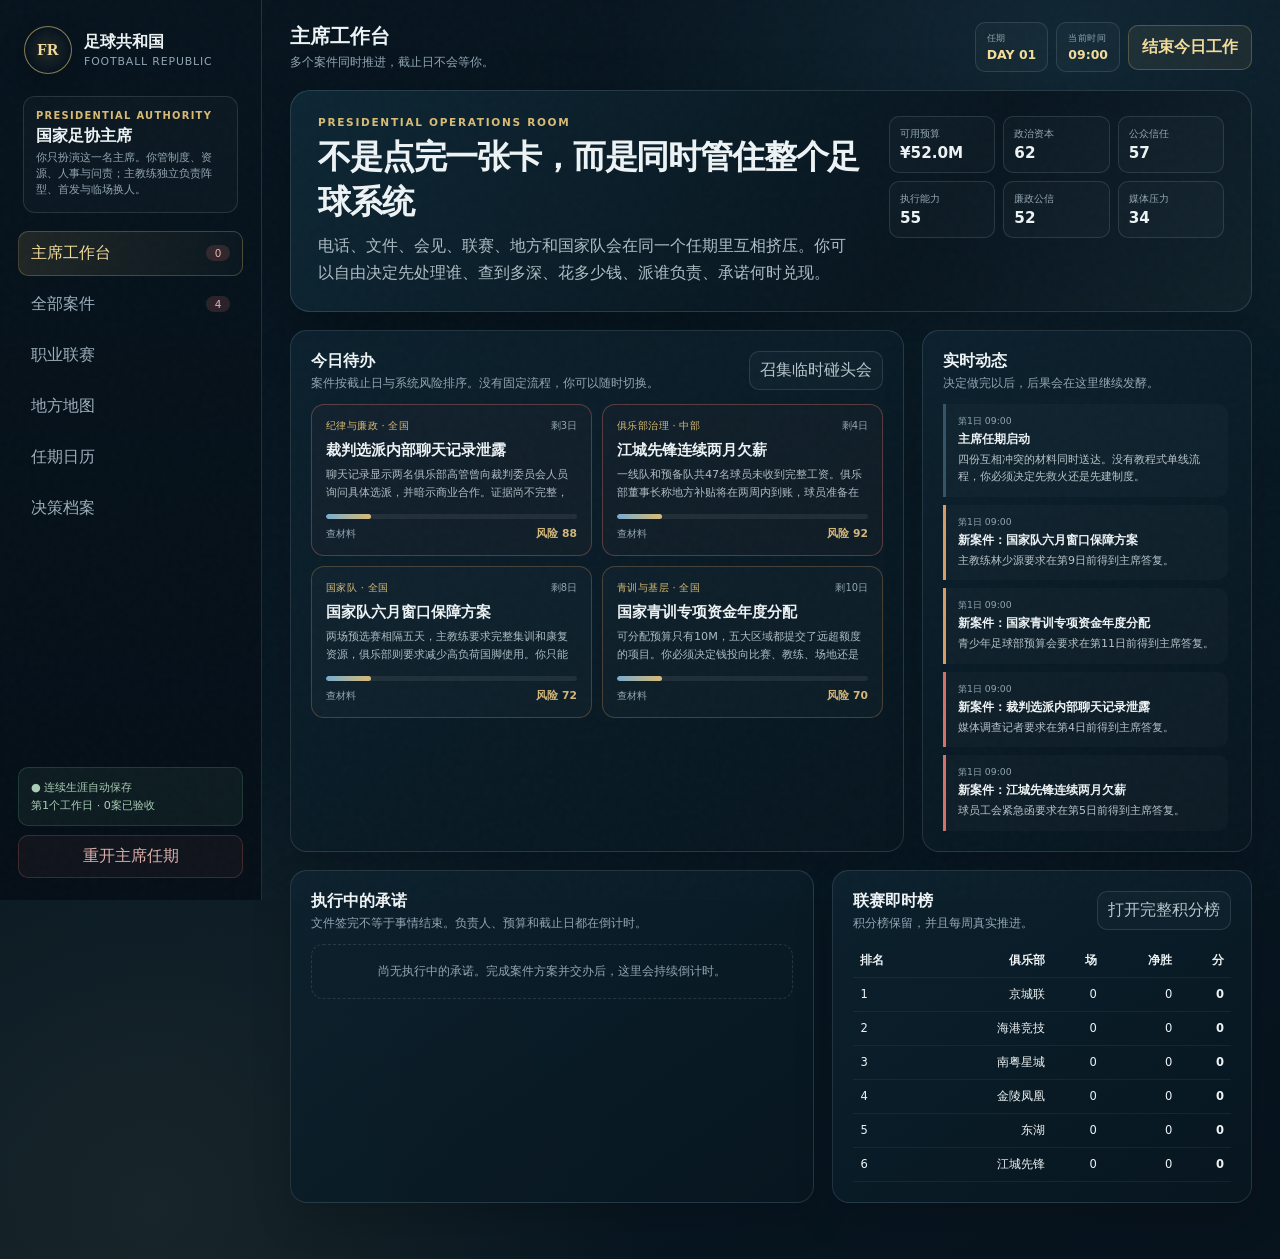
==== commit 83c0d70d: "test: retain legacy browser contracts behind the new shell" ====
--- a/progress_site/game/index.html
+++ b/progress_site/game/index.html
@@ -81,11 +81,17 @@
   </main>
 </div>
 
+<template id="legacyRegressionContract">
+  <p>你治理整个足球体系；政策不是加成卡，而是一条执行链；不能发出战术指令。</p>
+  <div id="tableArea">预选赛战报</div>
+</template>
+
 <!-- Legacy assets retained for save compatibility and regression coverage; they do not execute in the new workday shell. -->
 <script type="application/x-football-republic-legacy" src="campaign-data.js"></script>
 <script type="application/x-football-republic-legacy" src="policy-data.js"></script>
 <script type="application/x-football-republic-legacy" src="campaign-core.js"></script>
 <script type="application/x-football-republic-legacy" src="policy-core.js"></script>
+<script type="application/x-football-republic-legacy" src="policy-fixes.js"></script>
 <script type="application/x-football-republic-legacy" src="campaign-ui.js"></script>
 <script src="live-data.js" defer></script>
 <script src="live-core.js" defer></script>
--- a/progress_site/game/live.css
+++ b/progress_site/game/live.css
@@ -0,0 +1,8 @@
+:root{--live-bg:#07131d;--live-panel:#0b1d29;--live-panel2:#102735;--live-line:rgba(171,198,214,.16);--live-gold:#d8bb74;--live-gold2:#f3db9a;--live-text:#edf3f5;--live-muted:#91a6b3;--live-green:#75c092;--live-red:#d66f68;--live-blue:#78acd0;--live-orange:#d99b62}
+*{box-sizing:border-box}.live-app{display:grid;grid-template-columns:262px minmax(0,1fr);min-height:100vh;color:var(--live-text)}.live-sidebar{position:sticky;top:0;height:100vh;padding:22px 18px;border-right:1px solid var(--live-line);background:linear-gradient(180deg,rgba(7,20,30,.99),rgba(5,15,23,.97));display:flex;flex-direction:column;z-index:10}.live-nav{display:grid;gap:6px}.live-nav .nav-button{display:flex;justify-content:space-between;align-items:center}.live-nav em{min-width:24px;padding:2px 6px;border-radius:999px;background:rgba(214,111,104,.18);color:#f0b2ad;text-align:center;font-size:.65rem;font-style:normal}.live-main{min-width:0;padding:22px 28px 56px}.live-topbar{display:flex;justify-content:space-between;align-items:center;gap:18px;margin-bottom:18px}.live-topbar h1{margin:0;font-size:1.25rem}.live-topbar p{margin:4px 0 0;color:var(--live-muted);font-size:.76rem}.term-clock{display:flex;align-items:center;gap:8px}.term-clock>div{padding:9px 11px;border:1px solid var(--live-line);border-radius:10px;background:rgba(255,255,255,.025)}.term-clock span{display:block;color:var(--live-muted);font-size:.58rem;letter-spacing:.06em}.term-clock b{display:block;margin-top:2px;color:var(--live-gold2);font-size:.78rem}.term-clock button{padding:11px 13px;border:1px solid rgba(216,187,116,.28);border-radius:10px;background:rgba(216,187,116,.08);color:var(--live-gold2);font-weight:800}.live-view{display:none}.live-view.active{display:block;animation:liveFade .2s ease}@keyframes liveFade{from{opacity:.45;transform:translateY(4px)}to{opacity:1;transform:none}}
+.desk-hero,.view-hero{display:flex;justify-content:space-between;gap:28px;padding:25px 27px;border:1px solid rgba(137,174,195,.21);border-radius:20px;background:linear-gradient(125deg,rgba(14,39,53,.98),rgba(8,22,31,.98) 66%,rgba(17,34,43,.98));box-shadow:0 22px 60px rgba(0,0,0,.28)}.desk-hero h2,.view-hero h2{margin:7px 0 7px;font-size:clamp(1.45rem,2.6vw,2.45rem);letter-spacing:-.035em}.desk-hero p,.view-hero p{max-width:810px;margin:0;color:#afbec6;line-height:1.7}.resource-strip{min-width:335px;display:grid;grid-template-columns:repeat(3,1fr);gap:8px;align-self:flex-start}.resource{padding:10px;border:1px solid var(--live-line);border-radius:10px;background:rgba(255,255,255,.025)}.resource span{display:block;color:var(--live-muted);font-size:.62rem}.resource b{display:block;margin-top:3px;font-size:.95rem}.resource.bad b{color:#e39a94}.desk-grid{display:grid;grid-template-columns:minmax(0,1.35fr) minmax(330px,.65fr);gap:18px;margin-top:18px}.desk-grid.lower{grid-template-columns:minmax(0,1fr) minmax(360px,.8fr)}.panel-heading{display:flex;justify-content:space-between;align-items:flex-start;gap:12px;margin-bottom:13px}.panel-heading h3{margin:0}.panel-heading p{margin:4px 0 0;color:var(--live-muted);font-size:.72rem}.compact-button{width:auto!important;padding:8px 10px!important}.case-queue{display:grid;grid-template-columns:repeat(2,minmax(0,1fr));gap:10px}.case-card{position:relative;overflow:hidden;padding:14px;text-align:left;border:1px solid var(--live-line);border-radius:13px;background:rgba(255,255,255,.022);color:var(--live-text);transition:.18s}.case-card:hover{transform:translateY(-2px);border-color:rgba(216,187,116,.45);background:rgba(216,187,116,.045)}.case-card.warning{border-color:rgba(217,155,98,.28)}.case-card.danger{border-color:rgba(214,111,104,.36);background:rgba(214,111,104,.035)}.case-card-top,.case-card-foot{display:flex;justify-content:space-between;gap:10px;align-items:center}.case-card-top span{color:var(--live-gold);font-size:.61rem;letter-spacing:.04em}.case-card-top em{font-style:normal;color:var(--live-muted);font-size:.62rem}.case-card h4{margin:8px 0 6px;font-size:.92rem}.case-card p{height:3.2em;overflow:hidden;margin:0;color:#aebcc4;font-size:.7rem;line-height:1.55}.case-progress{height:5px;margin:12px 0 8px;border-radius:999px;background:rgba(255,255,255,.07);overflow:hidden}.case-progress i{display:block;height:100%;background:linear-gradient(90deg,var(--live-blue),var(--live-gold));border-radius:inherit}.case-card-foot span{color:var(--live-muted);font-size:.64rem}.case-card-foot b{font-size:.67rem;color:#d5b77a}.live-feed{display:grid;gap:8px;max-height:535px;overflow:auto;padding-right:3px}.feed-item{padding:11px 12px;border-left:3px solid rgba(120,172,208,.35);border-radius:0 10px 10px 0;background:rgba(255,255,255,.022)}.feed-item.success{border-color:var(--live-green)}.feed-item.warning{border-color:var(--live-orange)}.feed-item.danger{border-color:var(--live-red)}.feed-item.league{border-color:var(--live-gold)}.feed-item time{display:block;color:var(--live-muted);font-size:.58rem}.feed-item b{display:block;margin-top:3px;font-size:.76rem}.feed-item p{margin:4px 0 0;color:#b7c4cb;font-size:.69rem;line-height:1.5}.commitment-board{display:grid;gap:8px}.commitment{display:grid;grid-template-columns:1fr auto;gap:8px;width:100%;padding:11px;text-align:left;border:1px solid var(--live-line);border-radius:11px;background:rgba(255,255,255,.02);color:var(--live-text)}.commitment span{display:block;color:var(--live-muted);font-size:.61rem}.commitment b{display:block;margin-top:3px;font-size:.76rem}.commitment strong{align-self:center;color:var(--live-gold2)}.commitment>i{grid-column:1/-1;height:5px;border-radius:999px;background:rgba(255,255,255,.07);overflow:hidden}.commitment>i em{display:block;height:100%;background:var(--live-green)}.live-table td small{display:block;color:var(--live-muted);font-size:.58rem;margin-top:2px}.live-table.full td,.live-table.full th{padding:10px 8px}.live-table strong{color:var(--live-gold2)}
+.case-room{display:grid;grid-template-columns:310px minmax(0,1fr);gap:18px;margin-top:18px}.case-list-panel{padding:0;overflow:hidden}.case-tabs{display:flex;border-bottom:1px solid var(--live-line)}.case-tab{flex:1;padding:11px;border:0;border-right:1px solid var(--live-line);background:rgba(255,255,255,.02);color:var(--live-muted)}.case-tab.active{background:rgba(216,187,116,.08);color:var(--live-gold2)}.case-list{display:grid;max-height:720px;overflow:auto}.case-list-item{padding:13px 14px;text-align:left;border:0;border-bottom:1px solid rgba(255,255,255,.055);background:transparent;color:var(--live-text)}.case-list-item:hover,.case-list-item.active{background:rgba(216,187,116,.055)}.case-list-item span,.case-list-item small{display:block;color:var(--live-muted);font-size:.61rem}.case-list-item b{display:block;margin:4px 0;font-size:.76rem}.case-detail-panel{min-height:650px}.case-dossier-head{display:grid;grid-template-columns:1fr auto;gap:22px;align-items:start}.case-dossier-head>div>span{color:var(--live-gold);font-size:.63rem}.case-dossier-head h2{margin:7px 0 8px;font-size:1.55rem}.case-dossier-head p{max-width:850px;margin:0;color:#afbec6;line-height:1.65}.deadline-orb{width:86px;height:86px;display:grid;place-items:center;align-content:center;border:1px solid rgba(216,187,116,.3);border-radius:50%;background:radial-gradient(circle,rgba(216,187,116,.11),rgba(8,22,31,.4));text-align:center}.deadline-orb.late{border-color:rgba(214,111,104,.5);background:rgba(214,111,104,.07)}.deadline-orb b{font-size:1.45rem}.deadline-orb span{color:var(--live-muted);font-size:.58rem}.case-stage-line{display:grid;grid-template-columns:repeat(5,1fr);gap:6px;margin:18px 0}.case-stage-line span{padding:8px;border:1px solid var(--live-line);border-radius:999px;text-align:center;color:#718691;font-size:.63rem}.case-stage-line span.active{background:var(--live-gold);color:#13202a;border-color:var(--live-gold);font-weight:900}.stage-intro{margin-bottom:14px}.stage-intro h3{margin:0 0 5px}.stage-intro p{margin:0;color:var(--live-muted);font-size:.73rem;line-height:1.55}.evidence-grid{display:grid;grid-template-columns:repeat(2,1fr);gap:10px}.evidence{min-height:125px;padding:13px;text-align:left;border:1px dashed rgba(137,174,195,.28);border-radius:12px;background:rgba(255,255,255,.018);color:var(--live-text)}.evidence:hover{border-style:solid;border-color:rgba(216,187,116,.42)}.evidence.seen{border-style:solid;background:rgba(117,192,146,.045);border-color:rgba(117,192,146,.24)}.evidence span{color:var(--live-gold);font-size:.58rem}.evidence b{display:block;margin:5px 0;font-size:.78rem}.evidence p{margin:0;color:var(--live-muted);font-size:.69rem;line-height:1.5}.stage-footer{display:flex;justify-content:space-between;align-items:center;gap:15px;margin-top:14px;padding-top:14px;border-top:1px solid var(--live-line)}.stage-footer b,.stage-footer span{display:block}.stage-footer span{margin-top:2px;color:var(--live-muted);font-size:.63rem}.inline-primary{width:auto!important;margin:0!important}.design-layout{display:grid;grid-template-columns:minmax(0,1.2fr) minmax(280px,.8fr);gap:15px}.parameter-stack{display:grid;gap:10px}.parameter{display:block;padding:12px;border:1px solid var(--live-line);border-radius:11px;background:rgba(255,255,255,.02)}.parameter>div{display:flex;justify-content:space-between;gap:12px}.parameter b{font-size:.73rem}.parameter output{color:var(--live-gold2);font-weight:900}.parameter input[type=range]{width:100%;margin-top:12px;accent-color:var(--live-gold)}.toggle-row,.select-row{display:flex;gap:10px;align-items:flex-start;padding:12px;border:1px solid var(--live-line);border-radius:11px;background:rgba(255,255,255,.02)}.toggle-row input{margin-top:3px;accent-color:var(--live-gold)}.toggle-row b,.toggle-row small{display:block}.toggle-row b{font-size:.73rem}.toggle-row small{margin-top:3px;color:var(--live-muted);font-size:.65rem;line-height:1.45}.select-row{justify-content:space-between;align-items:center}.select-row select{min-width:190px;padding:8px;border:1px solid var(--live-line);border-radius:8px;background:#0c2230;color:var(--live-text)}.scope-grid{display:grid;grid-template-columns:repeat(2,1fr);gap:8px}.scope-chip input{display:none}.scope-chip span{display:block;padding:11px;border:1px solid var(--live-line);border-radius:10px;text-align:center;color:var(--live-muted);cursor:pointer}.scope-chip input:checked+span{border-color:var(--live-gold);background:rgba(216,187,116,.08);color:var(--live-gold2)}.plan-preview{position:sticky;top:20px;align-self:start;padding:17px;border:1px solid rgba(216,187,116,.25);border-radius:14px;background:radial-gradient(circle at 50% 0,rgba(216,187,116,.09),rgba(7,19,29,.9))}.plan-preview>span{color:var(--live-gold);font-size:.61rem;letter-spacing:.08em}.plan-preview h4{margin:7px 0 14px;line-height:1.55}.plan-preview>div{display:flex;justify-content:space-between;padding:8px 0;border-top:1px solid rgba(255,255,255,.055);font-size:.7rem}.plan-preview p{color:var(--live-muted);font-size:.68rem;line-height:1.5}.allocation-grid{display:grid;grid-template-columns:repeat(2,1fr);gap:9px}.implementation-layout{display:grid;grid-template-columns:minmax(0,1.2fr) minmax(290px,.8fr);gap:16px}.official-grid{display:grid;gap:8px}.official-card{display:grid;grid-template-columns:42px 1fr;gap:10px;align-items:center;width:100%;padding:10px;text-align:left;border:1px solid var(--live-line);border-radius:11px;background:rgba(255,255,255,.018);color:var(--live-text)}.official-card:hover,.official-card.selected{border-color:var(--live-gold);background:rgba(216,187,116,.06)}.official-card.full{opacity:.35}.official-avatar{width:42px;height:42px;display:grid;place-items:center;border-radius:11px;background:linear-gradient(145deg,#214252,#102733);color:var(--live-gold2);font-weight:900}.official-card b,.official-card span,.official-card small{display:block}.official-card b{font-size:.72rem}.official-card span{margin-top:2px;color:#aebdc5;font-size:.63rem}.official-card small{margin-top:4px;color:var(--live-muted);font-size:.59rem}.implementation-controls{display:grid;gap:10px}.monitor-hero{display:flex;justify-content:space-between;gap:18px;padding:17px;border:1px solid var(--live-line);border-radius:13px;background:rgba(255,255,255,.02)}.monitor-hero span{color:var(--live-muted);font-size:.61rem}.monitor-hero h3{margin:4px 0 6px}.monitor-hero p{margin:0;color:#b5c3ca;font-size:.7rem;line-height:1.5}.monitor-gauge{text-align:center}.monitor-gauge b{display:block;font-size:1.8rem;color:var(--live-gold2)}.monitor-track{height:9px;margin:12px 0 14px;border-radius:999px;background:rgba(255,255,255,.07);overflow:hidden}.monitor-track i{display:block;height:100%;background:linear-gradient(90deg,var(--live-blue),var(--live-green));border-radius:inherit}.monitor-actions{display:grid;grid-template-columns:repeat(2,1fr);gap:9px}.monitor-actions button{padding:12px;text-align:left;border:1px solid var(--live-line);border-radius:11px;background:rgba(255,255,255,.02);color:var(--live-text)}.monitor-actions button:hover{border-color:rgba(216,187,116,.4)}.monitor-actions b,.monitor-actions span{display:block}.monitor-actions b{font-size:.73rem}.monitor-actions span{margin-top:3px;color:var(--live-muted);font-size:.64rem;line-height:1.45}.case-notes{margin-top:15px;padding-top:13px;border-top:1px solid var(--live-line)}.case-notes h4{margin:0 0 8px}.case-notes p{margin:5px 0;padding:8px 10px;border-radius:8px;background:rgba(255,255,255,.02);color:#afbec6;font-size:.67rem}.result-sheet{text-align:center;padding:28px;border:1px solid rgba(117,192,146,.25);border-radius:15px;background:radial-gradient(circle at 50% 0,rgba(117,192,146,.12),rgba(7,19,29,.85))}.result-sheet>span{color:var(--live-muted);font-size:.63rem}.result-sheet h3{margin:6px 0}.result-score{font-size:3.4rem;font-weight:950;color:var(--live-gold2)}.result-sheet>p{max-width:700px;margin:9px auto 14px;color:#bac7cd}
+.league-grid,.calendar-layout,.archive-layout{display:grid;grid-template-columns:minmax(0,1.35fr) minmax(320px,.65fr);gap:18px;margin-top:18px}.club-grid{display:grid;grid-template-columns:repeat(3,1fr);gap:10px}.club-card{padding:13px;border:1px solid var(--live-line);border-radius:12px;background:rgba(255,255,255,.018)}.club-card span{color:var(--live-muted);font-size:.61rem}.club-card h4{margin:4px 0 10px}.club-vitals{display:grid;grid-template-columns:repeat(2,1fr);gap:6px}.club-vitals span{padding:7px;border-radius:8px;background:rgba(255,255,255,.025)}.club-vitals b{float:right;color:var(--live-text)}.club-vitals b.bad{color:#e5928c}.region-map{display:grid;grid-template-columns:repeat(2,1fr);gap:14px;margin-top:18px}.region-card{position:relative;overflow:hidden;padding:18px;border:1px solid var(--live-line);border-radius:16px;background:linear-gradient(145deg,rgba(13,34,47,.92),rgba(8,22,31,.92))}.region-card::after{content:"";position:absolute;right:-60px;bottom:-80px;width:230px;height:230px;border-radius:50%;background:rgba(120,172,208,.045)}.region-card.south::after{background:rgba(117,192,146,.07)}.region-card.west::after{background:rgba(216,187,116,.07)}.region-card.coast::after{background:rgba(120,172,208,.08)}.region-top{display:flex;justify-content:space-between;gap:15px}.region-top span{color:var(--live-gold);font-size:.62rem}.region-top h3{margin:4px 0}.region-top>strong{font-size:2rem;color:var(--live-gold2)}.region-card>p{color:var(--live-muted);font-size:.68rem}.region-stats{display:flex;flex-wrap:wrap;gap:7px}.region-stats span{padding:6px 8px;border-radius:999px;background:rgba(255,255,255,.035);font-size:.62rem}.region-cases{position:relative;z-index:1;display:grid;gap:6px;margin-top:12px}.region-cases button{padding:8px 10px;text-align:left;border:1px solid var(--live-line);border-radius:8px;background:rgba(255,255,255,.025);color:#c4d0d6;font-size:.66rem}.region-cases>span{color:var(--live-muted);font-size:.66rem}.calendar-timeline{display:grid;gap:8px}.calendar-event{display:grid;grid-template-columns:70px 1fr auto;gap:10px;align-items:center;padding:11px;text-align:left;border:1px solid var(--live-line);border-radius:10px;background:rgba(255,255,255,.02);color:var(--live-text)}.calendar-event.deadline{border-left:3px solid var(--live-red)}.calendar-event.league{border-left:3px solid var(--live-gold)}.calendar-event.national{border-left:3px solid var(--live-blue)}.calendar-event.review{border-left:3px solid var(--live-green)}.calendar-event time{color:var(--live-gold2);font-size:.67rem}.calendar-event b{font-size:.72rem}.calendar-event span{color:var(--live-muted);font-size:.61rem}.legacy-score{text-align:center;padding:18px;border:1px solid rgba(216,187,116,.24);border-radius:14px;background:radial-gradient(circle at 50% 0,rgba(216,187,116,.1),rgba(7,19,29,.8))}.legacy-score span,.legacy-score em{display:block}.legacy-score span{color:var(--live-muted);font-size:.65rem}.legacy-score b{display:block;font-size:3.6rem;color:var(--live-gold2)}.legacy-score em{font-style:normal;color:#c5d0d5}.legacy-grid{display:grid;grid-template-columns:repeat(2,1fr);gap:8px;margin-top:10px}.legacy-grid>div{padding:11px;border:1px solid var(--live-line);border-radius:10px;background:rgba(255,255,255,.02)}.legacy-grid span{display:block;color:var(--live-muted);font-size:.61rem}.legacy-grid b{display:block;margin-top:3px;font-size:1rem}
+@media(max-width:1100px){.desk-hero{display:block}.resource-strip{min-width:0;margin-top:16px}.desk-grid,.desk-grid.lower,.league-grid,.calendar-layout,.archive-layout{grid-template-columns:1fr}.case-room{grid-template-columns:280px minmax(0,1fr)}.club-grid{grid-template-columns:repeat(2,1fr)}}
+@media(max-width:900px){.live-app{grid-template-columns:1fr}.live-sidebar{position:relative;height:auto;border-right:0;border-bottom:1px solid var(--live-line);padding:14px 16px}.live-sidebar .identity{display:none}.live-nav{display:flex;overflow:auto}.live-nav .nav-button{white-space:nowrap}.sidebar-bottom{display:flex;gap:8px;margin-top:12px}.save-badge{flex:1}.reset{width:auto;margin:0}.live-main{padding:17px 15px 44px}.live-topbar{align-items:flex-start}.term-clock>div{display:none}.case-room{grid-template-columns:1fr}.case-list-panel{max-height:260px}.case-list{max-height:210px}.design-layout,.implementation-layout{grid-template-columns:1fr}.plan-preview{position:static}.region-map{grid-template-columns:1fr}.club-grid{grid-template-columns:repeat(2,1fr)}}
+@media(max-width:620px){.desk-hero,.view-hero{padding:19px 17px}.resource-strip{grid-template-columns:repeat(2,1fr)}.case-queue,.evidence-grid,.monitor-actions,.allocation-grid,.scope-grid,.club-grid{grid-template-columns:1fr}.case-dossier-head{grid-template-columns:1fr}.deadline-orb{width:72px;height:72px}.case-stage-line{display:flex;overflow:auto}.case-stage-line span{min-width:86px}.stage-footer{display:block}.stage-footer .primary{width:100%!important;margin-top:10px!important}.calendar-event{grid-template-columns:62px 1fr}.calendar-event span{grid-column:2}.term-clock button{padding:9px}.live-topbar h1{font-size:1rem}}
